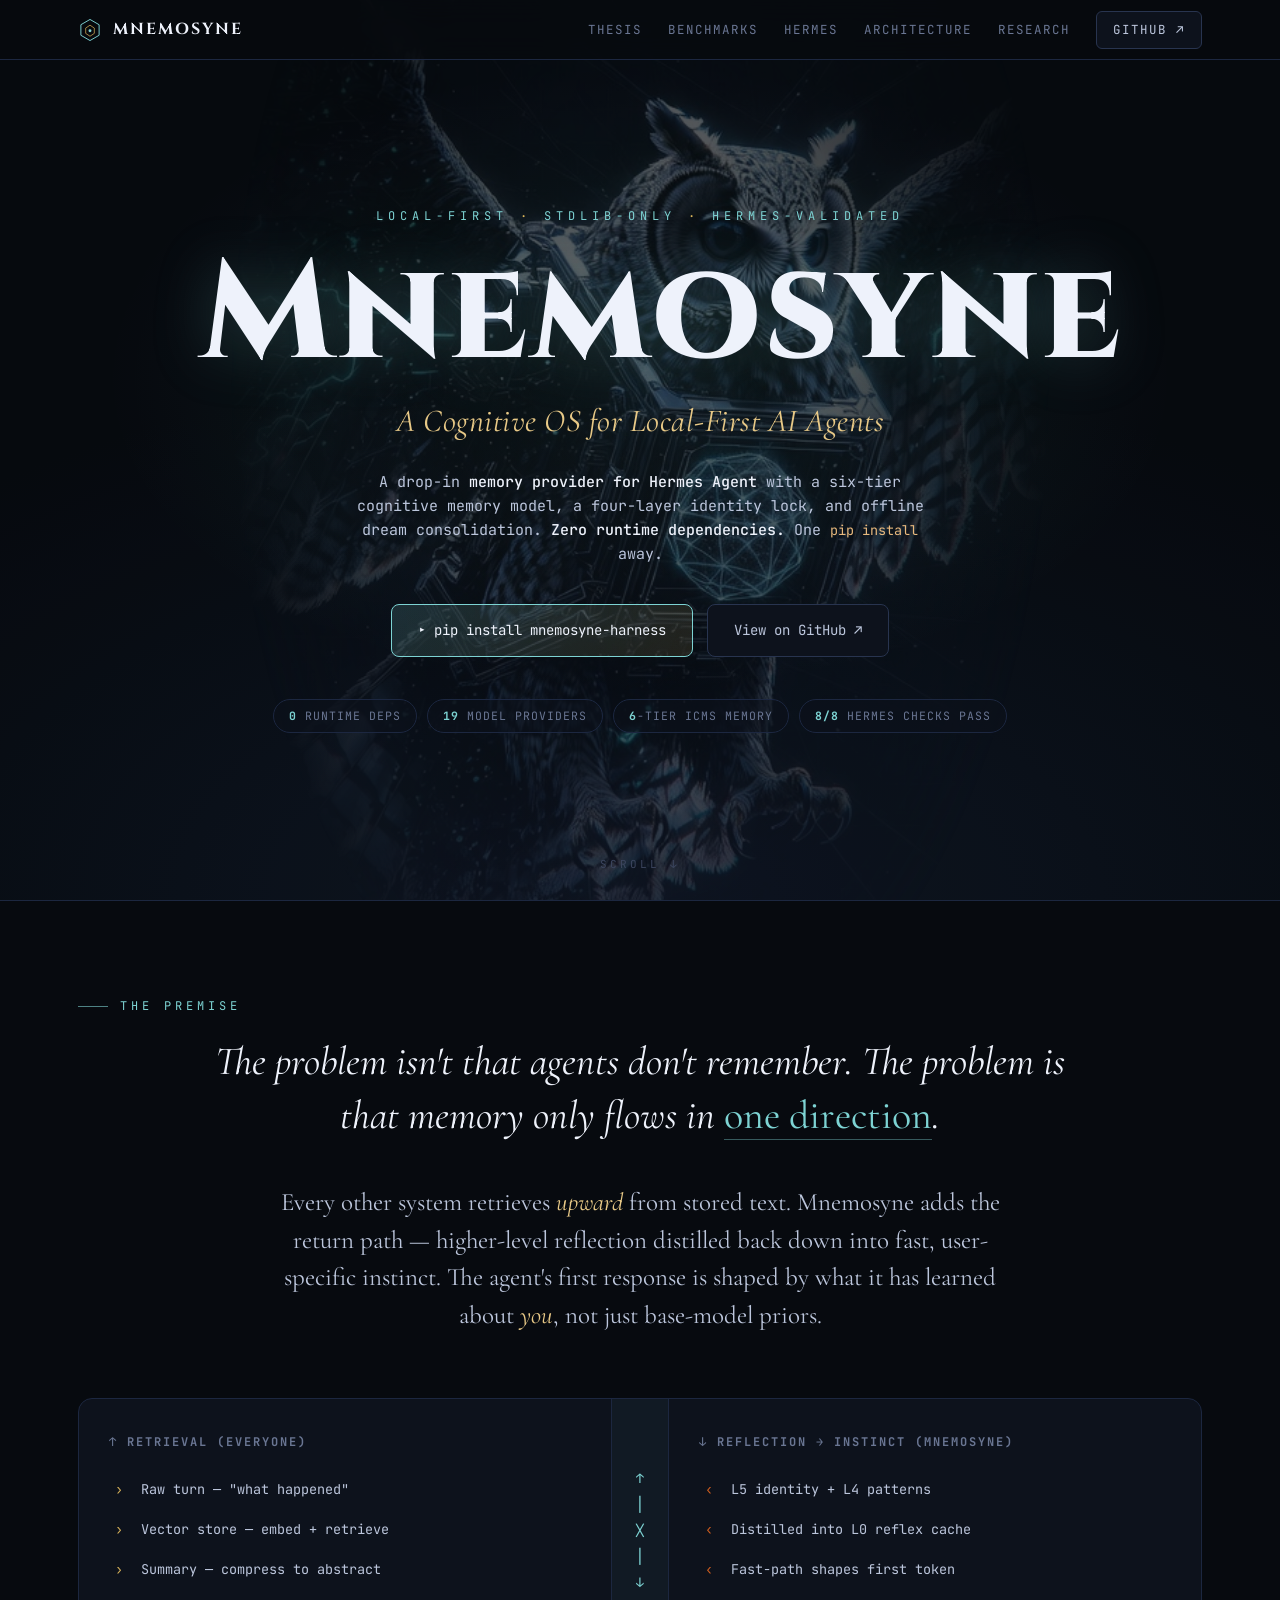
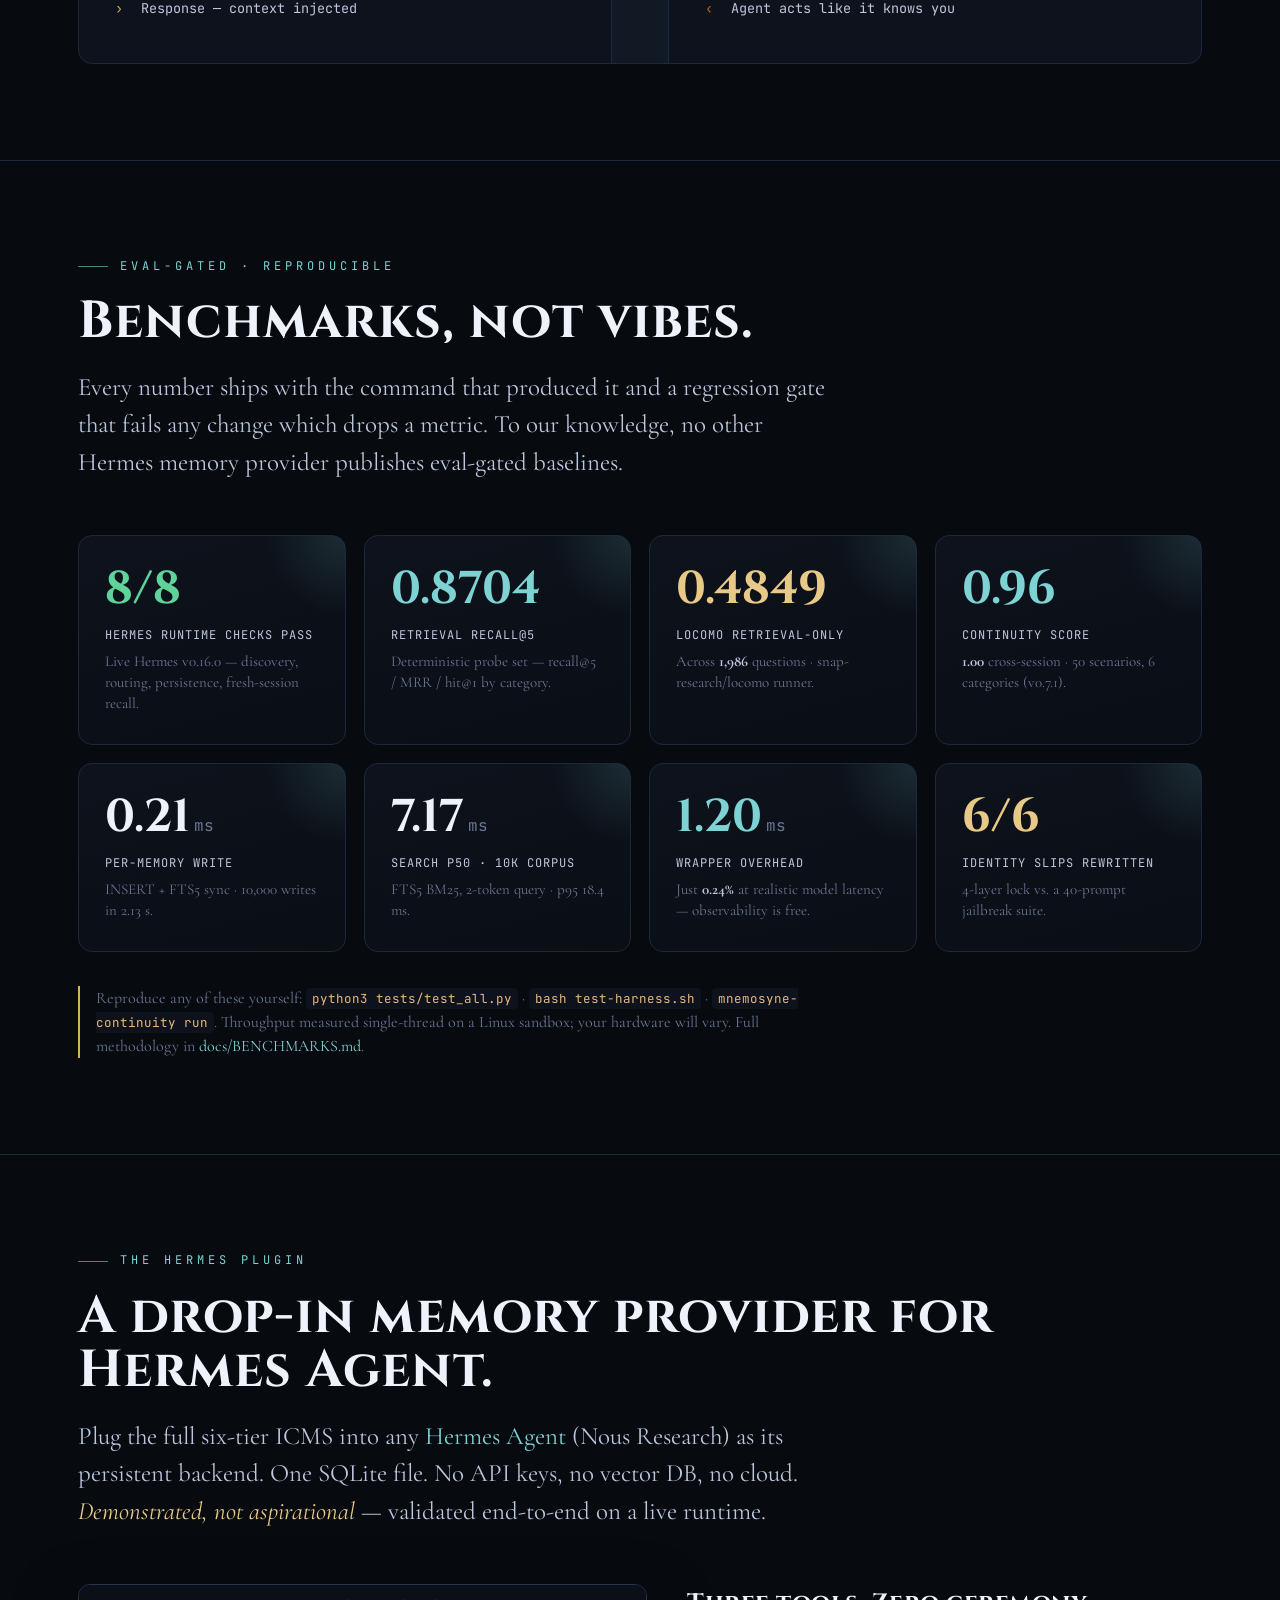
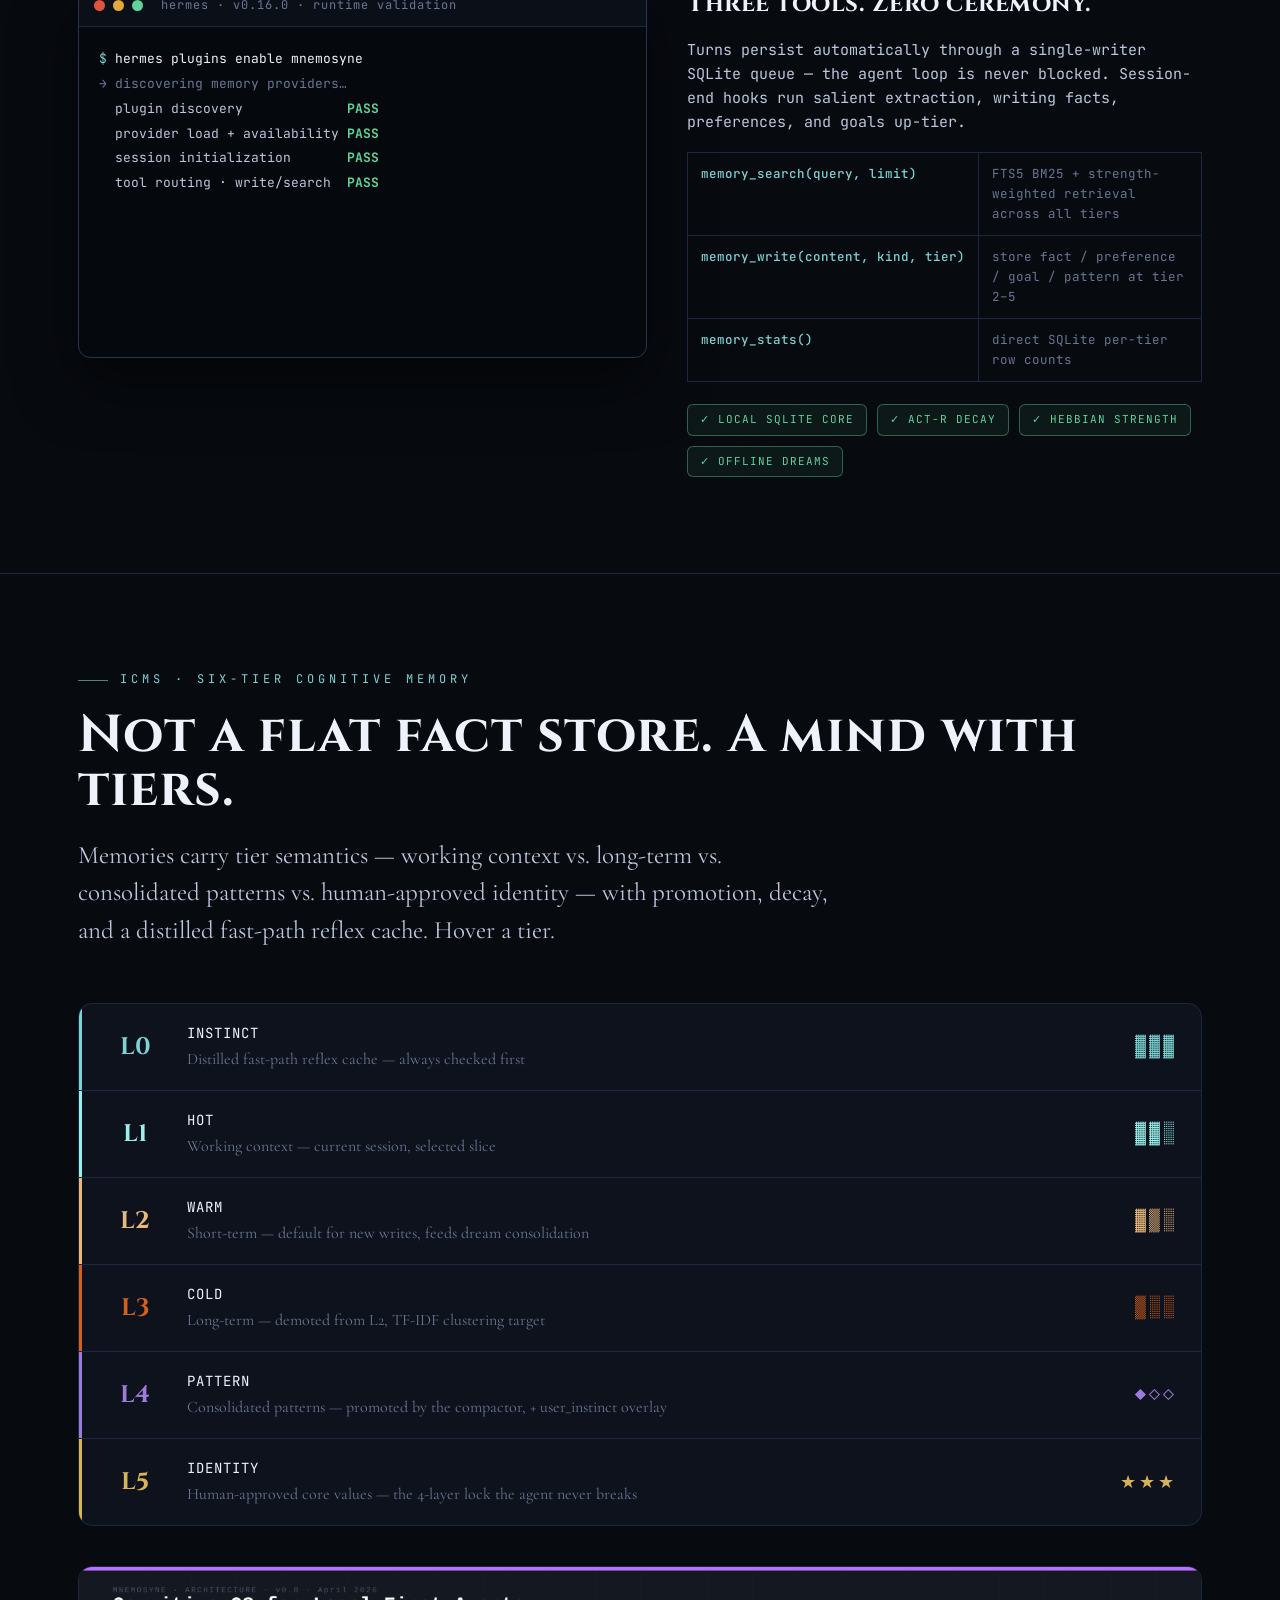
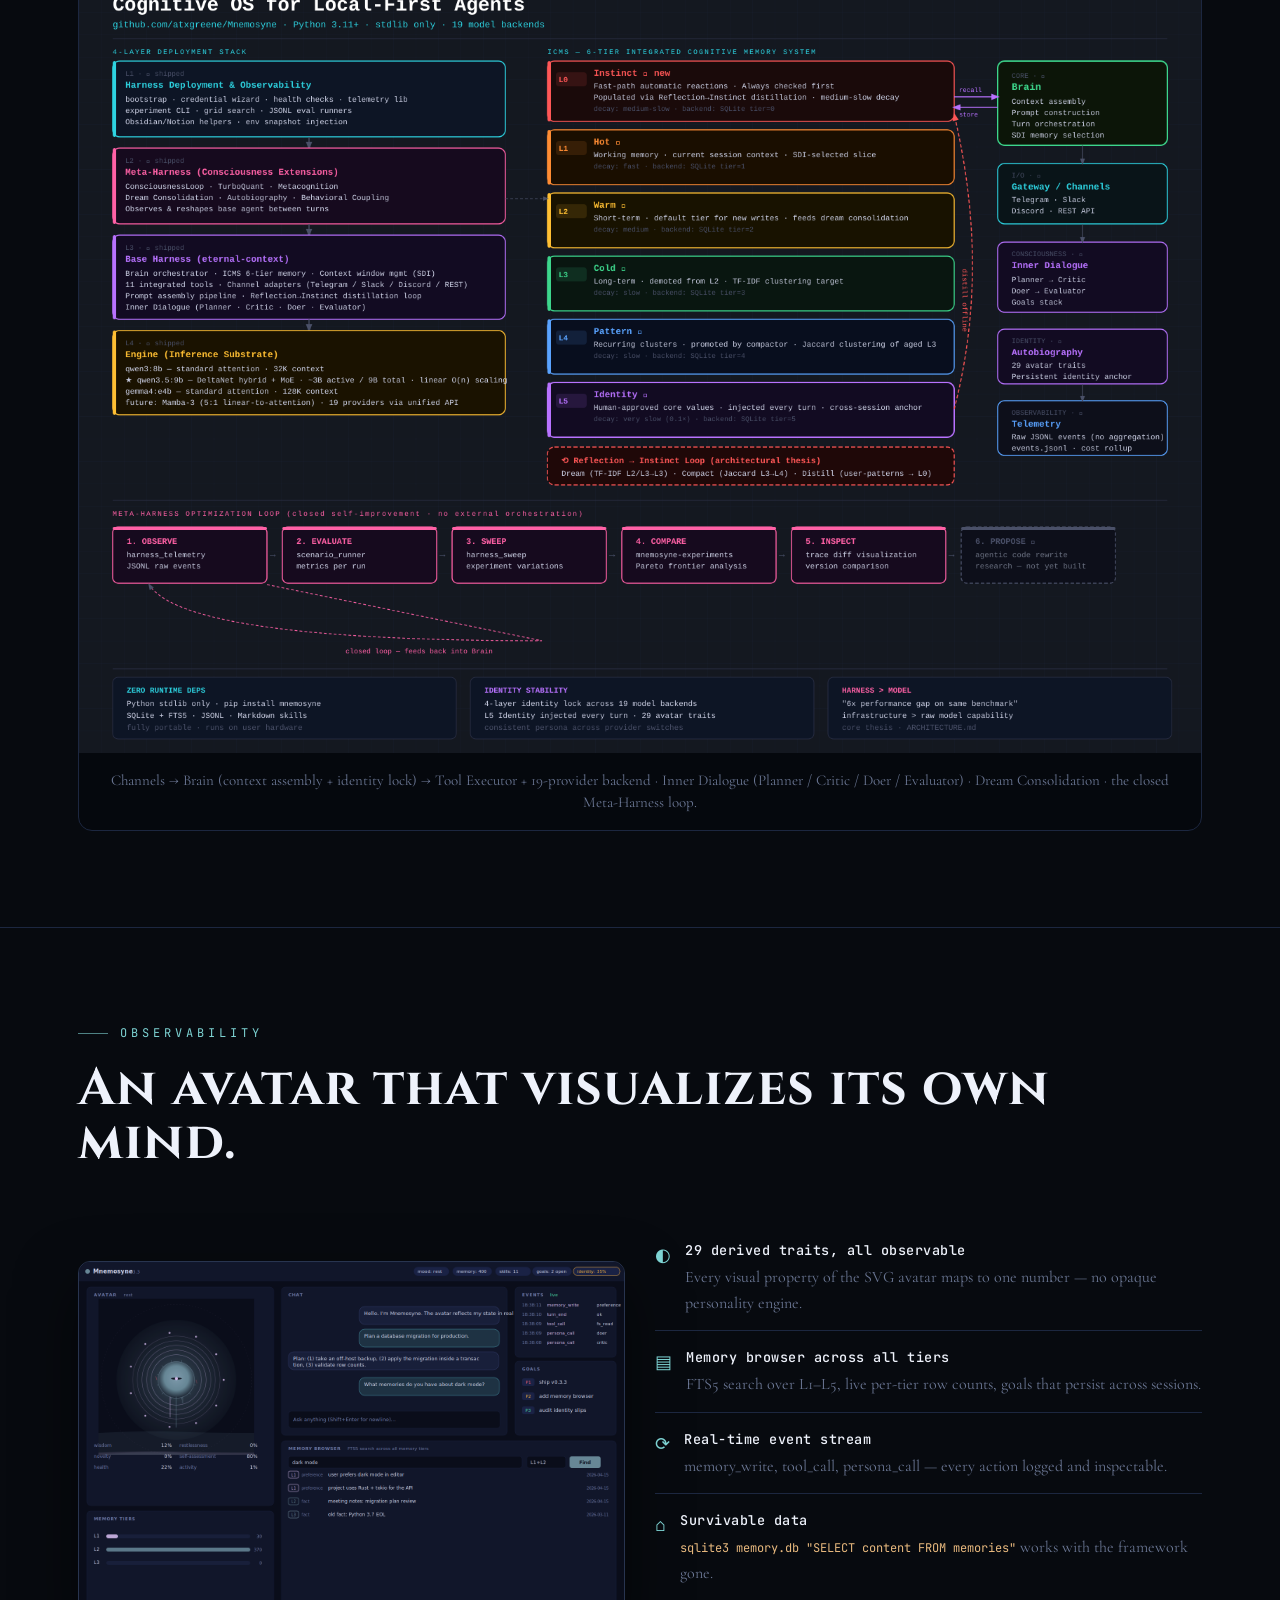
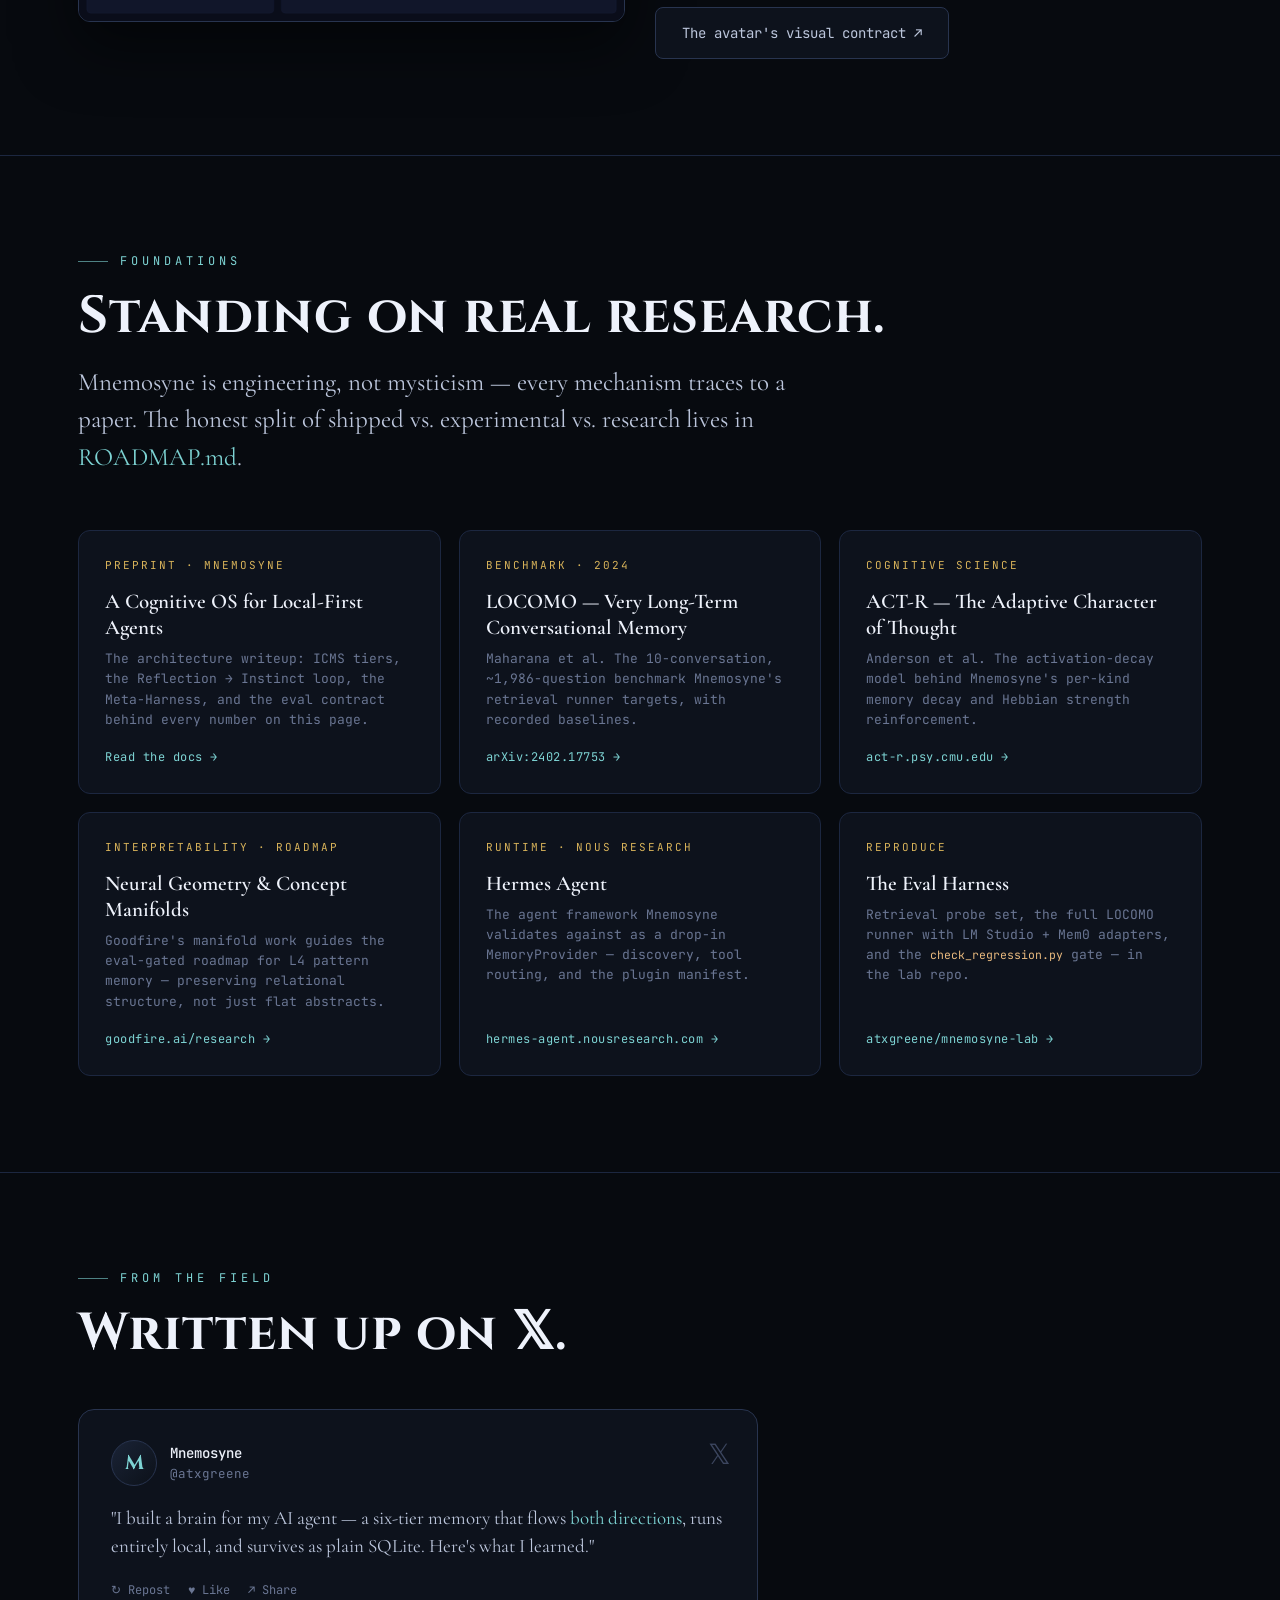
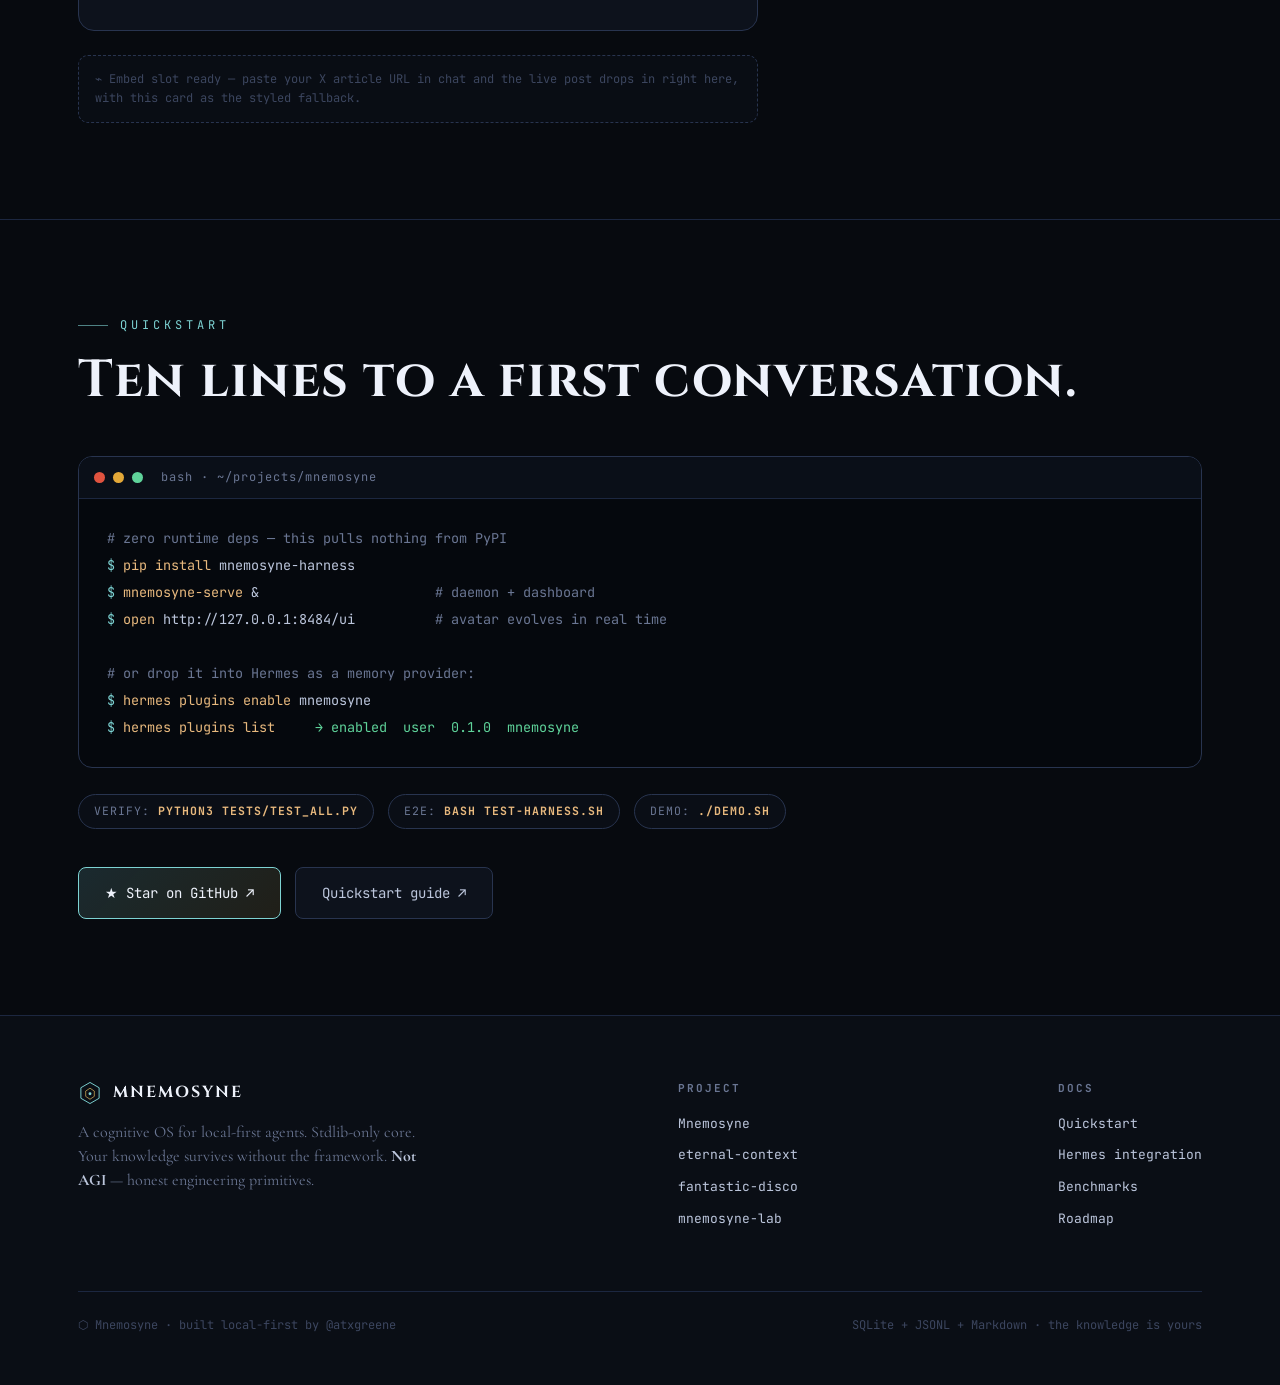
==== docs/index.html @ 30b2b496 "Add Mnemosyne GitHub Pages landing page (Hermes plugin showcase)" ====
<!DOCTYPE html>
<html lang="en">
<head>
<meta charset="UTF-8">
<meta name="viewport" content="width=device-width, initial-scale=1.0">
<title>Mnemosyne — Cognitive OS for Local-First AI Agents</title>
<meta name="description" content="A drop-in memory provider for Hermes Agent. Stdlib-only core, 6-tier ICMS memory, runtime-validated, eval-gated benchmarks. One pip install away.">
<meta property="og:title" content="Mnemosyne — Cognitive OS for Local-First AI Agents">
<meta property="og:description" content="Drop-in memory provider for Hermes Agent. Stdlib-only. 6-tier ICMS. Runtime-validated. Eval-gated benchmarks.">
<meta property="og:type" content="website">
<meta property="og:image" content="assets/Mnemosyne2.jpg">
<meta name="theme-color" content="#070a0f">
<meta name="twitter:card" content="summary_large_image">
<link rel="preconnect" href="https://fonts.googleapis.com">
<link rel="preconnect" href="https://fonts.gstatic.com" crossorigin>
<link href="https://fonts.googleapis.com/css2?family=Cinzel:wght@400;500;600;700;800;900&family=Cormorant+Garamond:ital,wght@0,400;0,500;0,600;1,400;1,500&family=JetBrains+Mono:wght@400;500;700&display=swap" rel="stylesheet">
<link rel="icon" type="image/svg+xml" href="data:image/svg+xml,<svg xmlns='http://www.w3.org/2000/svg' viewBox='0 0 100 100'><polygon points='50,6 88,28 88,72 50,94 12,72 12,28' fill='none' stroke='%237dd3d3' stroke-width='4'/><polygon points='50,30 68,42 68,64 50,76 32,64 32,42' fill='none' stroke='%23c9a84c' stroke-width='3'/><circle cx='50' cy='53' r='6' fill='%237dd3d3'/></svg>">
<style>
  *{margin:0;padding:0;box-sizing:border-box}
  :root{
    --bg:#070a0f; --bg2:#0a0e15; --surface:#0d121c; --surface2:#111826;
    --border:#1c2740; --border2:#28344f;
    --text:#bcc6dc; --dim:#6a7693; --faint:#3c465f;
    --bright:#eef2fb;
    --gold:#d8b35a; --gold-soft:#e8c987;
    --teal:#7dd3d3; --teal-bright:#9af0ec;
    --orange:#d4601f; --amber:#e8b97e;
    --violet:#9d7bd8; --green:#5fd39a;
    --serif:'Cormorant Garamond',Georgia,serif;
    --display:'Cinzel',serif;
    --mono:'JetBrains Mono','IBM Plex Mono',monospace;
    --maxw:1180px;
  }
  html{scroll-behavior:smooth}
  body{
    background:var(--bg); color:var(--text);
    font-family:var(--mono); font-size:15px; line-height:1.6;
    -webkit-font-smoothing:antialiased; overflow-x:hidden;
  }
  a{color:var(--teal); text-decoration:none}
  ::selection{background:rgba(125,211,211,.25); color:var(--bright)}
  .wrap{max-width:var(--maxw); margin:0 auto; padding:0 28px}

  /* ── NAV ─────────────────────────────────────────── */
  nav{
    position:fixed; top:0; left:0; right:0; z-index:100; height:60px;
    display:flex; align-items:center;
    background:rgba(7,10,15,.72); backdrop-filter:blur(14px);
    border-bottom:1px solid var(--border);
  }
  nav .wrap{display:flex; align-items:center; justify-content:space-between; width:100%}
  .brand{display:flex; align-items:center; gap:11px; font-family:var(--display); font-weight:700;
    letter-spacing:2px; color:var(--bright); font-size:16px}
  .brand .hex{width:24px;height:24px;display:inline-block}
  .navlinks{display:flex; gap:26px; align-items:center}
  .navlinks a{color:var(--dim); font-size:12.5px; letter-spacing:1px; text-transform:uppercase; transition:color .2s}
  .navlinks a:hover{color:var(--teal)}
  .nav-cta{border:1px solid var(--border2); padding:8px 16px; border-radius:6px; color:var(--text)!important;
    transition:.2s; background:var(--surface)}
  .nav-cta:hover{border-color:var(--teal); color:var(--teal)!important; box-shadow:0 0 18px rgba(125,211,211,.15)}
  @media(max-width:860px){.navlinks a:not(.nav-cta){display:none}}

  /* ── HERO ────────────────────────────────────────── */
  header.hero{position:relative; min-height:100vh; display:flex; flex-direction:column;
    align-items:center; justify-content:center; text-align:center; padding:120px 20px 80px; overflow:hidden}
  #glyphCanvas{position:absolute; inset:0; width:100%; height:100%; z-index:0; opacity:.55}
  .hero-bg{position:absolute; inset:0; z-index:0;
    background:
      radial-gradient(ellipse 60% 50% at 50% 42%, rgba(125,211,211,.10), transparent 70%),
      radial-gradient(ellipse 80% 60% at 50% 100%, rgba(20,28,46,.7), transparent),
      var(--bg);
  }
  .hero-owl{position:absolute; z-index:1; top:50%; left:50%; transform:translate(-50%,-50%);
    width:min(1100px,108vw); max-width:none; opacity:.30;
    -webkit-mask-image:radial-gradient(ellipse 52% 60% at 50% 46%, #000 30%, transparent 72%);
    mask-image:radial-gradient(ellipse 52% 60% at 50% 46%, #000 30%, transparent 72%);
    pointer-events:none; animation:floaty 9s ease-in-out infinite}
  @keyframes floaty{0%,100%{transform:translate(-50%,-51%)}50%{transform:translate(-50%,-49%)}}
  .hero-content{position:relative; z-index:3; max-width:880px}
  .kicker{font-family:var(--mono); font-size:12px; letter-spacing:5px; text-transform:uppercase;
    color:var(--teal); margin-bottom:22px; opacity:0; animation:rise .8s .1s forwards}
  .kicker .tick{color:var(--gold)}
  h1.title{font-family:var(--display); font-weight:800; color:var(--bright);
    font-size:clamp(56px,12vw,140px); line-height:.95; letter-spacing:2px;
    text-shadow:0 0 60px rgba(125,211,211,.25); opacity:0; animation:rise .9s .2s forwards}
  .tagline{font-family:var(--serif); font-style:italic; font-size:clamp(20px,3.4vw,32px);
    color:var(--gold-soft); margin-top:14px; letter-spacing:.5px; opacity:0; animation:rise .9s .35s forwards}
  .subtag{max-width:600px; margin:24px auto 0; color:var(--text); font-size:15px;
    opacity:0; animation:rise .9s .5s forwards}
  .subtag b{color:var(--bright); font-weight:500}
  .subtag code{font-family:var(--mono); color:var(--amber); font-size:13.5px}
  @keyframes rise{from{opacity:0; transform:translateY(22px)}to{opacity:1; transform:translateY(0)}}
  .hero-cta{display:flex; gap:14px; justify-content:center; flex-wrap:wrap; margin-top:38px;
    opacity:0; animation:rise .9s .65s forwards}
  .btn{font-family:var(--mono); font-size:14px; padding:14px 26px; border-radius:8px; cursor:pointer;
    border:1px solid var(--border2); transition:.22s; display:inline-flex; align-items:center; gap:10px}
  .btn-primary{background:linear-gradient(135deg,rgba(125,211,211,.16),rgba(216,179,90,.12));
    border-color:var(--teal); color:var(--bright)}
  .btn-primary:hover{box-shadow:0 0 28px rgba(125,211,211,.3); transform:translateY(-2px)}
  .btn-ghost{background:var(--surface); color:var(--text)}
  .btn-ghost:hover{border-color:var(--gold); color:var(--gold-soft); transform:translateY(-2px)}
  .hero-chips{display:flex; gap:10px; justify-content:center; flex-wrap:wrap; margin-top:42px;
    opacity:0; animation:rise .9s .8s forwards}
  .chip{font-size:11.5px; letter-spacing:1px; text-transform:uppercase; color:var(--dim);
    border:1px solid var(--border); border-radius:20px; padding:7px 15px; background:rgba(13,18,28,.6)}
  .chip b{color:var(--teal); font-weight:700}
  .scroll-hint{position:absolute; bottom:26px; left:50%; transform:translateX(-50%); z-index:3;
    color:var(--faint); font-size:11px; letter-spacing:3px; text-transform:uppercase; animation:pulse 2.4s infinite}
  @keyframes pulse{0%,100%{opacity:.4}50%{opacity:.9}}

  /* ── SECTION SCAFFOLD ────────────────────────────── */
  section{position:relative; padding:96px 0; border-top:1px solid var(--border)}
  .eyebrow{font-family:var(--mono); font-size:12px; letter-spacing:4px; text-transform:uppercase;
    color:var(--teal); display:flex; align-items:center; gap:12px; margin-bottom:18px}
  .eyebrow::before{content:''; width:30px; height:1px; background:var(--teal); opacity:.6}
  h2{font-family:var(--display); font-weight:700; color:var(--bright);
    font-size:clamp(30px,5vw,52px); line-height:1.05; letter-spacing:1px; margin-bottom:20px}
  .lede{font-family:var(--serif); font-size:clamp(19px,2.6vw,25px); color:var(--text);
    max-width:760px; line-height:1.5}
  .lede em{color:var(--gold-soft); font-style:italic}
  .lede code{font-family:var(--mono); font-size:14px; color:var(--amber)}

  /* ── THESIS / FLOW ───────────────────────────────── */
  .thesis-quote{font-family:var(--serif); font-style:italic; font-size:clamp(24px,4vw,40px);
    color:var(--bright); line-height:1.35; max-width:880px; margin:0 auto; text-align:center}
  .thesis-quote .hl{color:var(--teal); font-style:normal; border-bottom:1px solid rgba(125,211,211,.4)}
  .flow{display:grid; grid-template-columns:1fr auto 1fr; gap:0; align-items:center; margin-top:64px;
    border:1px solid var(--border); border-radius:14px; overflow:hidden; background:var(--surface)}
  .flow-col{padding:34px 30px}
  .flow-col h4{font-family:var(--mono); font-size:12px; letter-spacing:2px; text-transform:uppercase;
    color:var(--dim); margin-bottom:18px}
  .flow-mid{border-left:1px solid var(--border); border-right:1px solid var(--border);
    align-self:stretch; display:flex; align-items:center; justify-content:center; padding:0 24px;
    background:rgba(125,211,211,.04)}
  .flow-arrows{font-family:var(--mono); font-size:13px; color:var(--teal); text-align:center; line-height:2}
  .flow-step{display:flex; align-items:center; gap:12px; padding:9px 0; color:var(--text); font-size:13.5px}
  .flow-step .g{font-family:var(--mono); color:var(--gold); width:20px; text-align:center}
  .flow-col.down .flow-step .g{color:var(--orange)}
  @media(max-width:760px){.flow{grid-template-columns:1fr}.flow-mid{border:none; border-top:1px solid var(--border); border-bottom:1px solid var(--border); padding:18px}.flow-arrows{transform:rotate(90deg)}}

  /* ── BENCHMARKS ──────────────────────────────────── */
  .bench-grid{display:grid; grid-template-columns:repeat(auto-fit,minmax(230px,1fr)); gap:18px; margin-top:54px}
  .stat{position:relative; border:1px solid var(--border); border-radius:14px; padding:30px 26px;
    background:linear-gradient(165deg,var(--surface),var(--bg2)); overflow:hidden; transition:.3s}
  .stat:hover{border-color:var(--border2); transform:translateY(-3px); box-shadow:0 14px 40px rgba(0,0,0,.4)}
  .stat::after{content:''; position:absolute; top:0; right:0; width:80px; height:80px;
    background:radial-gradient(circle at top right,rgba(125,211,211,.14),transparent 70%)}
  .stat .num{font-family:var(--display); font-weight:700; font-size:46px; color:var(--bright); line-height:1; display:inline}
  .stat .num.teal{color:var(--teal)} .stat .num.gold{color:var(--gold-soft)} .stat .num.green{color:var(--green)}
  .stat .unit{font-family:var(--mono); font-size:16px; color:var(--dim); margin-left:4px}
  .stat .label{font-family:var(--mono); font-size:12px; letter-spacing:1px; text-transform:uppercase;
    color:var(--text); margin-top:14px}
  .stat .sub{color:var(--dim); margin-top:6px; font-family:var(--serif); font-size:15px; line-height:1.4}
  .stat .sub b{color:var(--text)}
  .bench-note{margin-top:34px; color:var(--dim); border-left:2px solid var(--gold);
    padding-left:16px; font-family:var(--serif); font-size:16px; max-width:760px; line-height:1.5}
  .bench-note code{font-family:var(--mono); font-size:12.5px; color:var(--amber); background:var(--surface);
    padding:2px 6px; border-radius:4px}

  /* ── HERMES ──────────────────────────────────────── */
  .hermes-grid{display:grid; grid-template-columns:1.05fr .95fr; gap:40px; margin-top:54px; align-items:start}
  @media(max-width:880px){.hermes-grid{grid-template-columns:1fr}}
  .terminal{background:#05080d; border:1px solid var(--border2); border-radius:12px; overflow:hidden;
    box-shadow:0 24px 60px rgba(0,0,0,.5); font-family:var(--mono)}
  .term-bar{display:flex; align-items:center; gap:8px; padding:11px 15px; background:#0a0f18;
    border-bottom:1px solid var(--border)}
  .term-bar .dot{width:11px; height:11px; border-radius:50%}
  .dot.r{background:#e0533f} .dot.y{background:#e3a838} .dot.g{background:#5fd39a}
  .term-bar .ttl{margin-left:10px; font-size:12px; color:var(--dim); letter-spacing:1px}
  .term-body{padding:20px 20px 24px; font-size:13px; line-height:1.9; min-height:330px}
  .term-line{white-space:pre-wrap; opacity:0; transition:opacity .25s}
  .term-line.show{opacity:1}
  .term-cmd{color:var(--bright)} .term-cmd .pr{color:var(--teal)}
  .term-check{color:var(--text)} .term-pass{color:var(--green); font-weight:700}
  .term-dim{color:var(--dim)}
  .hermes-copy h3{font-family:var(--display); color:var(--bright); font-size:25px; margin-bottom:14px; letter-spacing:.5px}
  .hermes-copy p{margin-bottom:18px}
  .tool-table{width:100%; border-collapse:collapse; margin-top:10px; font-size:12.5px}
  .tool-table td{border:1px solid var(--border); padding:11px 13px; vertical-align:top}
  .tool-table td:first-child{color:var(--teal); font-weight:500; white-space:nowrap; width:38%}
  .tool-table td:last-child{color:var(--dim)}
  .badge-row{display:flex; gap:10px; flex-wrap:wrap; margin-top:22px}
  .vbadge{font-size:11px; letter-spacing:1px; text-transform:uppercase; color:var(--green);
    border:1px solid rgba(95,211,154,.4); border-radius:6px; padding:6px 12px; background:rgba(95,211,154,.07)}

  /* ── ARCHITECTURE / TIERS ────────────────────────── */
  .tiers{margin-top:54px; border:1px solid var(--border); border-radius:14px; overflow:hidden; background:var(--surface)}
  .tier{display:grid; grid-template-columns:64px 1fr auto; align-items:center; gap:20px;
    padding:18px 24px; border-bottom:1px solid var(--border); position:relative; transition:.25s}
  .tier:last-child{border-bottom:none}
  .tier:hover{background:rgba(125,211,211,.04)}
  .tier .tid{font-family:var(--display); font-weight:700; font-size:24px; text-align:center}
  .tier .tname{font-family:var(--mono); font-size:14px; color:var(--bright); letter-spacing:1px}
  .tier .tdesc{font-family:var(--serif); font-size:16px; color:var(--dim); margin-top:2px}
  .tier .tflow{font-family:var(--mono); font-size:18px; letter-spacing:3px}
  .tier .bar{position:absolute; left:0; top:0; bottom:0; width:3px}
  .arch-img{margin-top:40px; border:1px solid var(--border); border-radius:14px; overflow:hidden; background:#05080d}
  .arch-img img{width:100%; display:block}
  .arch-cap{font-family:var(--serif); font-size:15px; color:var(--dim); text-align:center; padding:16px; line-height:1.5}

  /* ── DASHBOARD ───────────────────────────────────── */
  .dash-grid{display:grid; grid-template-columns:1fr 1fr; gap:30px; margin-top:54px; align-items:center}
  @media(max-width:880px){.dash-grid{grid-template-columns:1fr}}
  .dash-shot{border:1px solid var(--border2); border-radius:12px; overflow:hidden;
    box-shadow:0 24px 60px rgba(0,0,0,.5)}
  .dash-shot img{width:100%; display:block}
  .feat-list{list-style:none}
  .feat-list li{display:flex; gap:14px; padding:14px 0; border-bottom:1px solid var(--border)}
  .feat-list li:last-child{border:none}
  .feat-list .fi{font-family:var(--mono); color:var(--teal); font-size:18px}
  .feat-list b{color:var(--bright); font-weight:500; font-family:var(--mono); font-size:13.5px; letter-spacing:.5px}
  .feat-list span{display:block; color:var(--dim); font-family:var(--serif); font-size:16px; margin-top:3px}
  .feat-list code{font-family:var(--mono); font-size:12px; color:var(--amber)}

  /* ── RESEARCH ────────────────────────────────────── */
  .papers{display:grid; grid-template-columns:repeat(auto-fit,minmax(280px,1fr)); gap:18px; margin-top:54px}
  .paper{border:1px solid var(--border); border-radius:12px; padding:26px; background:var(--surface);
    transition:.25s; display:flex; flex-direction:column}
  .paper:hover{border-color:var(--teal); transform:translateY(-3px); box-shadow:0 14px 40px rgba(0,0,0,.4)}
  .paper .ptag{font-family:var(--mono); font-size:11px; letter-spacing:2px; text-transform:uppercase;
    color:var(--gold); margin-bottom:14px}
  .paper h4{font-family:var(--serif); font-weight:600; font-size:21px; color:var(--bright); line-height:1.25; margin-bottom:8px}
  .paper p{font-size:13px; color:var(--dim); flex:1; line-height:1.55}
  .paper p code{font-family:var(--mono); font-size:11.5px; color:var(--amber)}
  .paper .plink{font-family:var(--mono); font-size:12px; margin-top:18px; color:var(--teal); letter-spacing:.5px}
  .paper .plink::after{content:' →'}

  /* ── X ARTICLE ───────────────────────────────────── */
  .x-wrap{margin-top:48px; display:grid; grid-template-columns:1fr; gap:24px; max-width:680px}
  .x-card{border:1px solid var(--border2); border-radius:16px; padding:30px 32px; background:var(--surface);
    position:relative; overflow:hidden}
  .x-card::before{content:'𝕏'; position:absolute; top:22px; right:26px; font-size:28px; color:var(--faint)}
  .x-head{display:flex; align-items:center; gap:13px; margin-bottom:18px}
  .x-av{width:46px; height:46px; border-radius:50%; background:linear-gradient(135deg,#1a2336,#0c1119);
    border:1px solid var(--border2); display:flex; align-items:center; justify-content:center;
    font-family:var(--display); color:var(--teal); font-size:20px; font-weight:700}
  .x-name{font-family:var(--mono); color:var(--bright); font-size:14px; font-weight:500}
  .x-handle{font-family:var(--mono); color:var(--dim); font-size:12.5px}
  .x-body{font-family:var(--serif); font-size:19px; line-height:1.5; color:var(--text)}
  .x-body .hl{color:var(--teal)}
  .x-foot{margin-top:20px; font-family:var(--mono); font-size:12px; color:var(--dim); display:flex; gap:18px}
  .x-slot-note{font-family:var(--mono); font-size:12px; color:var(--faint); border:1px dashed var(--border2);
    border-radius:10px; padding:14px 16px; background:rgba(13,18,28,.4)}

  /* ── INSTALL ─────────────────────────────────────── */
  .install-box{margin-top:48px; border:1px solid var(--border2); border-radius:14px; overflow:hidden; background:#05080d}
  .install-box .term-bar{background:#0a0f18}
  .code{padding:26px 28px; font-family:var(--mono); font-size:13.5px; line-height:2; overflow-x:auto; white-space:pre}
  .code .c{color:var(--dim)} .code .p{color:var(--teal)} .code .k{color:var(--amber)} .code .o{color:var(--green)}
  .verify-row{display:flex; gap:14px; flex-wrap:wrap; margin-top:26px}
  .verify-row .chip{border-color:var(--border2)}
  .verify-row .chip b{color:var(--amber)}

  /* ── FOOTER ──────────────────────────────────────── */
  footer{border-top:1px solid var(--border); padding:64px 0 50px; background:var(--bg2)}
  .foot-grid{display:flex; justify-content:space-between; gap:40px; flex-wrap:wrap}
  .foot-brand{max-width:340px}
  .foot-brand .brand{margin-bottom:14px}
  .foot-brand p{font-family:var(--serif); font-size:16px; color:var(--dim); line-height:1.5}
  .foot-brand p b{color:var(--text)}
  .foot-col h5{font-family:var(--mono); font-size:11px; letter-spacing:2px; text-transform:uppercase;
    color:var(--dim); margin-bottom:16px}
  .foot-col a{display:block; color:var(--text); font-size:13px; margin-bottom:11px; transition:.2s}
  .foot-col a:hover{color:var(--teal)}
  .foot-bottom{margin-top:50px; padding-top:24px; border-top:1px solid var(--border);
    display:flex; justify-content:space-between; flex-wrap:wrap; gap:14px;
    font-size:12px; color:var(--faint); font-family:var(--mono)}
  .reveal{opacity:0; transform:translateY(28px); transition:opacity .7s ease, transform .7s ease}
  .reveal.in{opacity:1; transform:none}
</style>
</head>
<body>

<!-- ───────────────── NAV ───────────────── -->
<nav>
  <div class="wrap">
    <div class="brand">
      <svg class="hex" viewBox="0 0 100 100"><polygon points="50,6 88,28 88,72 50,94 12,72 12,28" fill="none" stroke="#7dd3d3" stroke-width="4"/><polygon points="50,30 68,42 68,64 50,76 32,64 32,42" fill="none" stroke="#d8b35a" stroke-width="3"/><circle cx="50" cy="53" r="6" fill="#7dd3d3"/></svg>
      MNEMOSYNE
    </div>
    <div class="navlinks">
      <a href="#thesis">Thesis</a>
      <a href="#benchmarks">Benchmarks</a>
      <a href="#hermes">Hermes</a>
      <a href="#architecture">Architecture</a>
      <a href="#research">Research</a>
      <a class="nav-cta" href="https://github.com/atxgreene/Mnemosyne" target="_blank" rel="noopener">GitHub ↗</a>
    </div>
  </div>
</nav>

<!-- ───────────────── HERO ───────────────── -->
<header class="hero">
  <div class="hero-bg"></div>
  <canvas id="glyphCanvas"></canvas>
  <img class="hero-owl" src="assets/Mnemosyne.jpg" alt="">
  <div class="hero-content">
    <div class="kicker">Local-First <span class="tick">·</span> Stdlib-Only <span class="tick">·</span> Hermes-Validated</div>
    <h1 class="title">Mnemosyne</h1>
    <div class="tagline">A Cognitive OS for Local-First AI Agents</div>
    <p class="subtag">A drop-in <b>memory provider for Hermes Agent</b> with a six-tier cognitive memory model, a four-layer identity lock, and offline dream consolidation. <b>Zero runtime dependencies.</b> One <code>pip install</code> away.</p>
    <div class="hero-cta">
      <a class="btn btn-primary" href="#install">▸ pip install mnemosyne-harness</a>
      <a class="btn btn-ghost" href="https://github.com/atxgreene/Mnemosyne" target="_blank" rel="noopener">View on GitHub ↗</a>
    </div>
    <div class="hero-chips">
      <span class="chip"><b>0</b> runtime deps</span>
      <span class="chip"><b>19</b> model providers</span>
      <span class="chip"><b>6</b>-tier ICMS memory</span>
      <span class="chip"><b>8/8</b> Hermes checks PASS</span>
    </div>
  </div>
  <div class="scroll-hint">scroll ↓</div>
</header>

<!-- ───────────────── THESIS ───────────────── -->
<section id="thesis">
  <div class="wrap reveal">
    <div class="eyebrow">The Premise</div>
    <p class="thesis-quote">The problem isn't that agents don't remember. The problem is that memory only flows in <span class="hl">one direction</span>.</p>
    <p class="lede" style="margin:42px auto 0; text-align:center">Every other system retrieves <em>upward</em> from stored text. Mnemosyne adds the return path — higher-level reflection distilled back down into fast, user-specific instinct. The agent's first response is shaped by what it has learned about <em>you</em>, not just base-model priors.</p>

    <div class="flow">
      <div class="flow-col up">
        <h4>↑ Retrieval (everyone)</h4>
        <div class="flow-step"><span class="g">›</span> Raw turn — "what happened"</div>
        <div class="flow-step"><span class="g">›</span> Vector store — embed + retrieve</div>
        <div class="flow-step"><span class="g">›</span> Summary — compress to abstract</div>
        <div class="flow-step"><span class="g">›</span> Response — context injected</div>
      </div>
      <div class="flow-mid">
        <div class="flow-arrows">↑<br>│<br>╳<br>│<br>↓</div>
      </div>
      <div class="flow-col down">
        <h4>↓ Reflection → Instinct (Mnemosyne)</h4>
        <div class="flow-step"><span class="g">‹</span> L5 identity + L4 patterns</div>
        <div class="flow-step"><span class="g">‹</span> Distilled into L0 reflex cache</div>
        <div class="flow-step"><span class="g">‹</span> Fast-path shapes first token</div>
        <div class="flow-step"><span class="g">‹</span> Agent acts like it knows you</div>
      </div>
    </div>
  </div>
</section>

<!-- ───────────────── BENCHMARKS ───────────────── -->
<section id="benchmarks">
  <div class="wrap reveal">
    <div class="eyebrow">Eval-Gated · Reproducible</div>
    <h2>Benchmarks, not vibes.</h2>
    <p class="lede">Every number ships with the command that produced it and a regression gate that fails any change which drops a metric. To our knowledge, no other Hermes memory provider publishes eval-gated baselines.</p>

    <div class="bench-grid">
      <div class="stat">
        <span class="num green" data-count="8" data-suffix="/8">0/8</span>
        <div class="label">Hermes runtime checks PASS</div>
        <div class="sub">Live Hermes v0.16.0 — discovery, routing, persistence, fresh-session recall.</div>
      </div>
      <div class="stat">
        <span class="num teal" data-count="0.8704" data-dec="4">0.0000</span>
        <div class="label">Retrieval recall@5</div>
        <div class="sub">Deterministic probe set — recall@5 / MRR / hit@1 by category.</div>
      </div>
      <div class="stat">
        <span class="num gold" data-count="0.4849" data-dec="4">0.0000</span>
        <div class="label">LOCOMO retrieval-only</div>
        <div class="sub">Across <b>1,986</b> questions · snap-research/locomo runner.</div>
      </div>
      <div class="stat">
        <span class="num teal" data-count="0.96" data-dec="2">0.00</span>
        <div class="label">Continuity score</div>
        <div class="sub"><b>1.00</b> cross-session · 50 scenarios, 6 categories (v0.7.1).</div>
      </div>
      <div class="stat">
        <span class="num" data-count="0.21" data-dec="2">0.00</span><span class="unit">ms</span>
        <div class="label">Per-memory write</div>
        <div class="sub">INSERT + FTS5 sync · 10,000 writes in 2.13 s.</div>
      </div>
      <div class="stat">
        <span class="num" data-count="7.17" data-dec="2">0.00</span><span class="unit">ms</span>
        <div class="label">Search p50 · 10K corpus</div>
        <div class="sub">FTS5 BM25, 2-token query · p95 18.4 ms.</div>
      </div>
      <div class="stat">
        <span class="num teal" data-count="1.20" data-dec="2">0.00</span><span class="unit">ms</span>
        <div class="label">Wrapper overhead</div>
        <div class="sub">Just <b>0.24%</b> at realistic model latency — observability is free.</div>
      </div>
      <div class="stat">
        <span class="num gold" data-count="6" data-suffix="/6">0/6</span>
        <div class="label">Identity slips rewritten</div>
        <div class="sub">4-layer lock vs. a 40-prompt jailbreak suite.</div>
      </div>
    </div>

    <p class="bench-note">Reproduce any of these yourself: <code>python3 tests/test_all.py</code> · <code>bash test-harness.sh</code> · <code>mnemosyne-continuity run</code>. Throughput measured single-thread on a Linux sandbox; your hardware will vary. Full methodology in <a href="https://github.com/atxgreene/Mnemosyne/blob/main/docs/BENCHMARKS.md" target="_blank" rel="noopener">docs/BENCHMARKS.md</a>.</p>
  </div>
</section>

<!-- ───────────────── HERMES ───────────────── -->
<section id="hermes">
  <div class="wrap reveal">
    <div class="eyebrow">The Hermes Plugin</div>
    <h2>A drop-in memory provider for Hermes Agent.</h2>
    <p class="lede">Plug the full six-tier ICMS into any <a href="https://hermes-agent.nousresearch.com" target="_blank" rel="noopener">Hermes Agent</a> (Nous Research) as its persistent backend. One SQLite file. No API keys, no vector DB, no cloud. <em>Demonstrated, not aspirational</em> — validated end-to-end on a live runtime.</p>

    <div class="hermes-grid">
      <div class="terminal" id="hermesTerm">
        <div class="term-bar"><span class="dot r"></span><span class="dot y"></span><span class="dot g"></span><span class="ttl">hermes · v0.16.0 · runtime validation</span></div>
        <div class="term-body" id="termBody"></div>
      </div>
      <div class="hermes-copy">
        <h3>Three tools. Zero ceremony.</h3>
        <p>Turns persist automatically through a single-writer SQLite queue — the agent loop is never blocked. Session-end hooks run salient extraction, writing facts, preferences, and goals up-tier.</p>
        <table class="tool-table">
          <tr><td>memory_search(query, limit)</td><td>FTS5 BM25 + strength-weighted retrieval across all tiers</td></tr>
          <tr><td>memory_write(content, kind, tier)</td><td>store fact / preference / goal / pattern at tier 2–5</td></tr>
          <tr><td>memory_stats()</td><td>direct SQLite per-tier row counts</td></tr>
        </table>
        <div class="badge-row">
          <span class="vbadge">✓ Local SQLite core</span>
          <span class="vbadge">✓ ACT-R decay</span>
          <span class="vbadge">✓ Hebbian strength</span>
          <span class="vbadge">✓ Offline dreams</span>
        </div>
      </div>
    </div>
  </div>
</section>

<!-- ───────────────── ARCHITECTURE ───────────────── -->
<section id="architecture">
  <div class="wrap reveal">
    <div class="eyebrow">ICMS · Six-Tier Cognitive Memory</div>
    <h2>Not a flat fact store. A mind with tiers.</h2>
    <p class="lede">Memories carry tier semantics — working context vs. long-term vs. consolidated patterns vs. human-approved identity — with promotion, decay, and a distilled fast-path reflex cache. Hover a tier.</p>

    <div class="tiers">
      <div class="tier"><span class="bar" style="background:#7dd3d3"></span><span class="tid" style="color:#7dd3d3">L0</span><div><div class="tname">INSTINCT</div><div class="tdesc">Distilled fast-path reflex cache — always checked first</div></div><span class="tflow" style="color:#7dd3d3">▓▓▓</span></div>
      <div class="tier"><span class="bar" style="background:#9af0ec"></span><span class="tid" style="color:#9af0ec">L1</span><div><div class="tname">HOT</div><div class="tdesc">Working context — current session, selected slice</div></div><span class="tflow" style="color:#9af0ec">▓▓░</span></div>
      <div class="tier"><span class="bar" style="background:#e8b97e"></span><span class="tid" style="color:#e8b97e">L2</span><div><div class="tname">WARM</div><div class="tdesc">Short-term — default for new writes, feeds dream consolidation</div></div><span class="tflow" style="color:#e8b97e">▓▒░</span></div>
      <div class="tier"><span class="bar" style="background:#d4601f"></span><span class="tid" style="color:#d4601f">L3</span><div><div class="tname">COLD</div><div class="tdesc">Long-term — demoted from L2, TF-IDF clustering target</div></div><span class="tflow" style="color:#d4601f">▒░░</span></div>
      <div class="tier"><span class="bar" style="background:#9d7bd8"></span><span class="tid" style="color:#9d7bd8">L4</span><div><div class="tname">PATTERN</div><div class="tdesc">Consolidated patterns — promoted by the compactor, + user_instinct overlay</div></div><span class="tflow" style="color:#9d7bd8">◆◇◇</span></div>
      <div class="tier"><span class="bar" style="background:#d8b35a"></span><span class="tid" style="color:#d8b35a">L5</span><div><div class="tname">IDENTITY</div><div class="tdesc">Human-approved core values — the 4-layer lock the agent never breaks</div></div><span class="tflow" style="color:#d8b35a">★★★</span></div>
    </div>

    <div class="arch-img">
      <img src="assets/mnemosyne-arch.PNG" alt="Mnemosyne system architecture: Channels to Brain to Tool Executor, six-tier ICMS, inner dialogue, dream consolidation, and the Meta-Harness self-improvement loop">
      <div class="arch-cap">Channels → Brain (context assembly + identity lock) → Tool Executor + 19-provider backend · Inner Dialogue (Planner / Critic / Doer / Evaluator) · Dream Consolidation · the closed Meta-Harness loop.</div>
    </div>
  </div>
</section>

<!-- ───────────────── DASHBOARD ───────────────── -->
<section id="dashboard">
  <div class="wrap reveal">
    <div class="eyebrow">Observability</div>
    <h2>An avatar that visualizes its own mind.</h2>
    <div class="dash-grid">
      <div class="dash-shot"><img src="assets/dashboard.png" alt="Mnemosyne live dashboard — avatar, chat, event stream, goals, and a memory browser across all tiers"></div>
      <div>
        <ul class="feat-list">
          <li><span class="fi">◐</span><div><b>29 derived traits, all observable</b><span>Every visual property of the SVG avatar maps to one number — no opaque personality engine.</span></div></li>
          <li><span class="fi">▤</span><div><b>Memory browser across all tiers</b><span>FTS5 search over L1–L5, live per-tier row counts, goals that persist across sessions.</span></div></li>
          <li><span class="fi">⟳</span><div><b>Real-time event stream</b><span>memory_write, tool_call, persona_call — every action logged and inspectable.</span></div></li>
          <li><span class="fi">⌂</span><div><b>Survivable data</b><span><code>sqlite3 memory.db "SELECT content FROM memories"</code> works with the framework gone.</span></div></li>
        </ul>
        <a class="btn btn-ghost" href="https://github.com/atxgreene/Mnemosyne/blob/main/docs/UI.md" target="_blank" rel="noopener" style="margin-top:6px">The avatar's visual contract ↗</a>
      </div>
    </div>
  </div>
</section>

<!-- ───────────────── RESEARCH ───────────────── -->
<section id="research">
  <div class="wrap reveal">
    <div class="eyebrow">Foundations</div>
    <h2>Standing on real research.</h2>
    <p class="lede">Mnemosyne is engineering, not mysticism — every mechanism traces to a paper. The honest split of shipped vs. experimental vs. research lives in <a href="https://github.com/atxgreene/Mnemosyne/blob/main/docs/ROADMAP.md" target="_blank" rel="noopener">ROADMAP.md</a>.</p>

    <div class="papers">
      <div class="paper">
        <div class="ptag">Preprint · Mnemosyne</div>
        <h4>A Cognitive OS for Local-First Agents</h4>
        <p>The architecture writeup: ICMS tiers, the Reflection → Instinct loop, the Meta-Harness, and the eval contract behind every number on this page.</p>
        <a class="plink" href="https://github.com/atxgreene/Mnemosyne/tree/main/docs" target="_blank" rel="noopener">Read the docs</a>
      </div>
      <div class="paper">
        <div class="ptag">Benchmark · 2024</div>
        <h4>LOCOMO — Very Long-Term Conversational Memory</h4>
        <p>Maharana et al. The 10-conversation, ~1,986-question benchmark Mnemosyne's retrieval runner targets, with recorded baselines.</p>
        <a class="plink" href="https://arxiv.org/abs/2402.17753" target="_blank" rel="noopener">arXiv:2402.17753</a>
      </div>
      <div class="paper">
        <div class="ptag">Cognitive Science</div>
        <h4>ACT-R — The Adaptive Character of Thought</h4>
        <p>Anderson et al. The activation-decay model behind Mnemosyne's per-kind memory decay and Hebbian strength reinforcement.</p>
        <a class="plink" href="http://act-r.psy.cmu.edu/" target="_blank" rel="noopener">act-r.psy.cmu.edu</a>
      </div>
      <div class="paper">
        <div class="ptag">Interpretability · Roadmap</div>
        <h4>Neural Geometry &amp; Concept Manifolds</h4>
        <p>Goodfire's manifold work guides the eval-gated roadmap for L4 pattern memory — preserving relational structure, not just flat abstracts.</p>
        <a class="plink" href="https://www.goodfire.ai/research" target="_blank" rel="noopener">goodfire.ai/research</a>
      </div>
      <div class="paper">
        <div class="ptag">Runtime · Nous Research</div>
        <h4>Hermes Agent</h4>
        <p>The agent framework Mnemosyne validates against as a drop-in MemoryProvider — discovery, tool routing, and the plugin manifest.</p>
        <a class="plink" href="https://hermes-agent.nousresearch.com" target="_blank" rel="noopener">hermes-agent.nousresearch.com</a>
      </div>
      <div class="paper">
        <div class="ptag">Reproduce</div>
        <h4>The Eval Harness</h4>
        <p>Retrieval probe set, the full LOCOMO runner with LM Studio + Mem0 adapters, and the <code>check_regression.py</code> gate — in the lab repo.</p>
        <a class="plink" href="https://github.com/atxgreene/mnemosyne-lab" target="_blank" rel="noopener">atxgreene/mnemosyne-lab</a>
      </div>
    </div>
  </div>
</section>

<!-- ───────────────── X ARTICLE ───────────────── -->
<section id="field">
  <div class="wrap reveal">
    <div class="eyebrow">From the Field</div>
    <h2>Written up on 𝕏.</h2>
    <div class="x-wrap">
      <!-- LIVE EMBED SLOT: paste the tweet/article URL and the official X blockquote drops in here.
           Replace the .x-card below with:
           <blockquote class="twitter-tweet" data-theme="dark"><a href="PASTE_X_URL"></a></blockquote>
           widgets.js is already loaded at the bottom of the page. -->
      <div class="x-card">
        <div class="x-head">
          <div class="x-av">M</div>
          <div><div class="x-name">Mnemosyne</div><div class="x-handle">@atxgreene</div></div>
        </div>
        <div class="x-body">"I built a brain for my AI agent — a six-tier memory that flows <span class="hl">both directions</span>, runs entirely local, and survives as plain SQLite. Here's what I learned."</div>
        <div class="x-foot"><span>↻ Repost</span><span>♥ Like</span><span>↗ Share</span></div>
      </div>
      <div class="x-slot-note">⌁ Embed slot ready — paste your X article URL in chat and the live post drops in right here, with this card as the styled fallback.</div>
    </div>
  </div>
</section>

<!-- ───────────────── INSTALL ───────────────── -->
<section id="install">
  <div class="wrap reveal">
    <div class="eyebrow">Quickstart</div>
    <h2>Ten lines to a first conversation.</h2>
    <div class="install-box">
      <div class="term-bar"><span class="dot r"></span><span class="dot y"></span><span class="dot g"></span><span class="ttl">bash · ~/projects/mnemosyne</span></div>
      <div class="code"><span class="c"># zero runtime deps — this pulls nothing from PyPI</span>
<span class="p">$</span> <span class="k">pip install</span> mnemosyne-harness
<span class="p">$</span> <span class="k">mnemosyne-serve</span> &amp;                      <span class="c"># daemon + dashboard</span>
<span class="p">$</span> <span class="k">open</span> http://127.0.0.1:8484/ui          <span class="c"># avatar evolves in real time</span>

<span class="c"># or drop it into Hermes as a memory provider:</span>
<span class="p">$</span> <span class="k">hermes plugins enable</span> mnemosyne
<span class="p">$</span> <span class="k">hermes plugins list</span>     <span class="o">→ enabled  user  0.1.0  mnemosyne</span></div>
    </div>
    <div class="verify-row">
      <span class="chip">Verify: <b>python3 tests/test_all.py</b></span>
      <span class="chip">E2E: <b>bash test-harness.sh</b></span>
      <span class="chip">Demo: <b>./demo.sh</b></span>
    </div>
    <div class="hero-cta" style="justify-content:flex-start; animation:none; opacity:1">
      <a class="btn btn-primary" href="https://github.com/atxgreene/Mnemosyne" target="_blank" rel="noopener">★ Star on GitHub ↗</a>
      <a class="btn btn-ghost" href="https://github.com/atxgreene/Mnemosyne/blob/main/docs/QUICKSTART.md" target="_blank" rel="noopener">Quickstart guide ↗</a>
    </div>
  </div>
</section>

<!-- ───────────────── FOOTER ───────────────── -->
<footer>
  <div class="wrap">
    <div class="foot-grid">
      <div class="foot-brand">
        <div class="brand"><svg class="hex" viewBox="0 0 100 100"><polygon points="50,6 88,28 88,72 50,94 12,72 12,28" fill="none" stroke="#7dd3d3" stroke-width="4"/><polygon points="50,30 68,42 68,64 50,76 32,64 32,42" fill="none" stroke="#d8b35a" stroke-width="3"/><circle cx="50" cy="53" r="6" fill="#7dd3d3"/></svg> MNEMOSYNE</div>
        <p>A cognitive OS for local-first agents. Stdlib-only core. Your knowledge survives without the framework. <b>Not AGI</b> — honest engineering primitives.</p>
      </div>
      <div class="foot-col">
        <h5>Project</h5>
        <a href="https://github.com/atxgreene/Mnemosyne" target="_blank" rel="noopener">Mnemosyne</a>
        <a href="https://github.com/atxgreene/eternal-context" target="_blank" rel="noopener">eternal-context</a>
        <a href="https://github.com/atxgreene/fantastic-disco" target="_blank" rel="noopener">fantastic-disco</a>
        <a href="https://github.com/atxgreene/mnemosyne-lab" target="_blank" rel="noopener">mnemosyne-lab</a>
      </div>
      <div class="foot-col">
        <h5>Docs</h5>
        <a href="https://github.com/atxgreene/Mnemosyne/blob/main/docs/QUICKSTART.md" target="_blank" rel="noopener">Quickstart</a>
        <a href="https://github.com/atxgreene/Mnemosyne/blob/main/docs/HERMES.md" target="_blank" rel="noopener">Hermes integration</a>
        <a href="https://github.com/atxgreene/Mnemosyne/blob/main/docs/BENCHMARKS.md" target="_blank" rel="noopener">Benchmarks</a>
        <a href="https://github.com/atxgreene/Mnemosyne/blob/main/docs/ROADMAP.md" target="_blank" rel="noopener">Roadmap</a>
      </div>
    </div>
    <div class="foot-bottom">
      <span>⬡ Mnemosyne · built local-first by @atxgreene</span>
      <span>SQLite + JSONL + Markdown · the knowledge is yours</span>
    </div>
  </div>
</footer>

<script>
/* ── Hero generative unicode glyph field ───────────── */
(function(){
  const cv = document.getElementById('glyphCanvas');
  if(!cv) return;
  const ctx = cv.getContext('2d');
  let W,H,cols,drops,fontSize=18;
  const glyphs = '𓂀𓁟𓃰𓅓𓆣𓎟𓏏░▒▓│┃║╬◆◇★☆⬡⬢◊∴⟳↑↓0123ʘΨΦΩλΣ'.split('');
  function resize(){
    W=cv.width=cv.offsetWidth; H=cv.height=cv.offsetHeight;
    cols=Math.floor(W/fontSize);
    drops=Array.from({length:cols},()=>Math.random()*-H);
  }
  resize(); window.addEventListener('resize',resize);
  const palette=['rgba(125,211,211,','rgba(216,179,90,','rgba(154,240,236,','rgba(212,96,31,'];
  function draw(){
    ctx.fillStyle='rgba(7,10,15,0.10)';
    ctx.fillRect(0,0,W,H);
    ctx.font=fontSize+'px JetBrains Mono, monospace';
    for(let i=0;i<cols;i++){
      const g=glyphs[Math.floor(Math.random()*glyphs.length)];
      const x=i*fontSize, y=drops[i];
      const c=palette[i%palette.length];
      ctx.fillStyle=c+(0.18+Math.random()*0.5)+')';
      ctx.fillText(g,x,y);
      if(y>H && Math.random()>0.975) drops[i]=Math.random()*-120;
      drops[i]+=fontSize*0.42;
    }
    requestAnimationFrame(draw);
  }
  draw();
})();

/* ── Scroll reveal ─────────────────────────────────── */
const ro=new IntersectionObserver((es)=>{es.forEach(e=>{if(e.isIntersecting){e.target.classList.add('in');}})},{threshold:0.12});
document.querySelectorAll('.reveal').forEach(el=>ro.observe(el));

/* ── Count-up benchmark numbers ────────────────────── */
function countUp(el){
  const target=parseFloat(el.dataset.count);
  const dec=parseInt(el.dataset.dec||'0');
  const suffix=el.dataset.suffix||'';
  const dur=1400, t0=performance.now();
  function step(t){
    const p=Math.min((t-t0)/dur,1);
    const e=1-Math.pow(1-p,3);
    const v=target*e;
    el.textContent=(dec?v.toFixed(dec):Math.round(v))+suffix;
    if(p<1) requestAnimationFrame(step);
    else el.textContent=(dec?target.toFixed(dec):target)+suffix;
  }
  requestAnimationFrame(step);
}
const co=new IntersectionObserver((es)=>{es.forEach(e=>{if(e.isIntersecting){countUp(e.target); co.unobserve(e.target);}})},{threshold:0.5});
document.querySelectorAll('.stat .num[data-count]').forEach(el=>co.observe(el));

/* ── Hermes terminal typing sequence ───────────────── */
(function(){
  const term=document.getElementById('hermesTerm');
  const body=document.getElementById('termBody');
  if(!term||!body) return;
  const lines=[
    {t:'<span class="term-cmd"><span class="pr">$</span> hermes plugins enable mnemosyne</span>',d:380},
    {t:'<span class="term-dim">→ discovering memory providers…</span>',d:320},
    {t:'<span class="term-check">  plugin discovery             </span><span class="term-pass">PASS</span>',d:260},
    {t:'<span class="term-check">  provider load + availability </span><span class="term-pass">PASS</span>',d:230},
    {t:'<span class="term-check">  session initialization       </span><span class="term-pass">PASS</span>',d:230},
    {t:'<span class="term-check">  tool routing · write/search  </span><span class="term-pass">PASS</span>',d:230},
    {t:'<span class="term-check">  turn persistence → SQLite    </span><span class="term-pass">PASS</span>',d:230},
    {t:'<span class="term-check">  prefetch (non-blocking)      </span><span class="term-pass">PASS</span>',d:230},
    {t:'<span class="term-check">  shutdown / queue flush       </span><span class="term-pass">PASS</span>',d:230},
    {t:'<span class="term-check">  fresh-session recall         </span><span class="term-pass">PASS</span>',d:230},
    {t:'<span class="term-dim">&nbsp;</span>',d:160},
    {t:'<span class="term-pass">  ✓ 8/8 checks passed</span> <span class="term-dim">— live Hermes v0.16.0</span>',d:300},
  ];
  let started=false;
  function run(){
    if(started) return; started=true;
    let i=0;
    function next(){
      if(i>=lines.length) return;
      const el=document.createElement('div');
      el.className='term-line'; el.innerHTML=lines[i].t;
      body.appendChild(el);
      requestAnimationFrame(()=>el.classList.add('show'));
      const delay=lines[i].d; i++;
      setTimeout(next,delay);
    }
    next();
  }
  const o=new IntersectionObserver((es)=>{es.forEach(e=>{if(e.isIntersecting) run();})},{threshold:0.35});
  o.observe(term);
})();
</script>
<!-- X widgets loader (active once a real blockquote embed is pasted into #field) -->
<script async src="https://platform.twitter.com/widgets.js" charset="utf-8"></script>
</body>
</html>
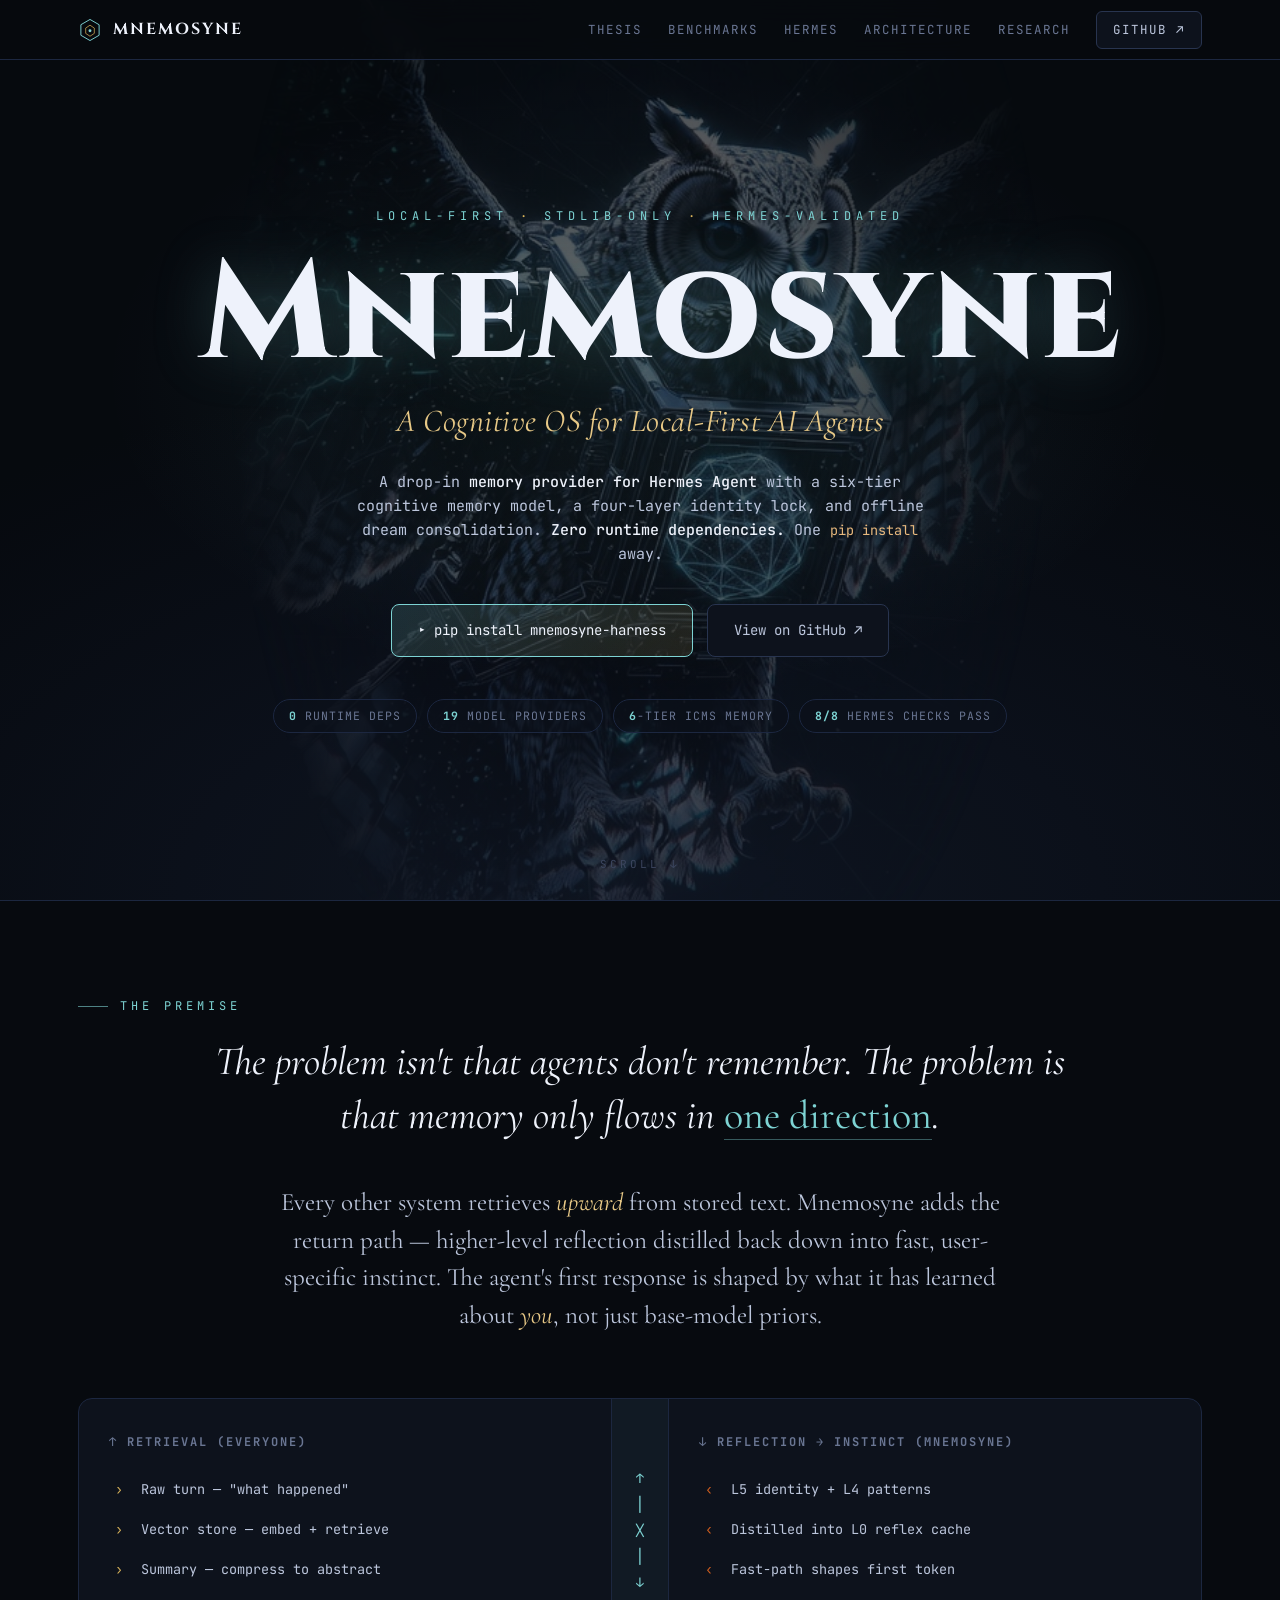
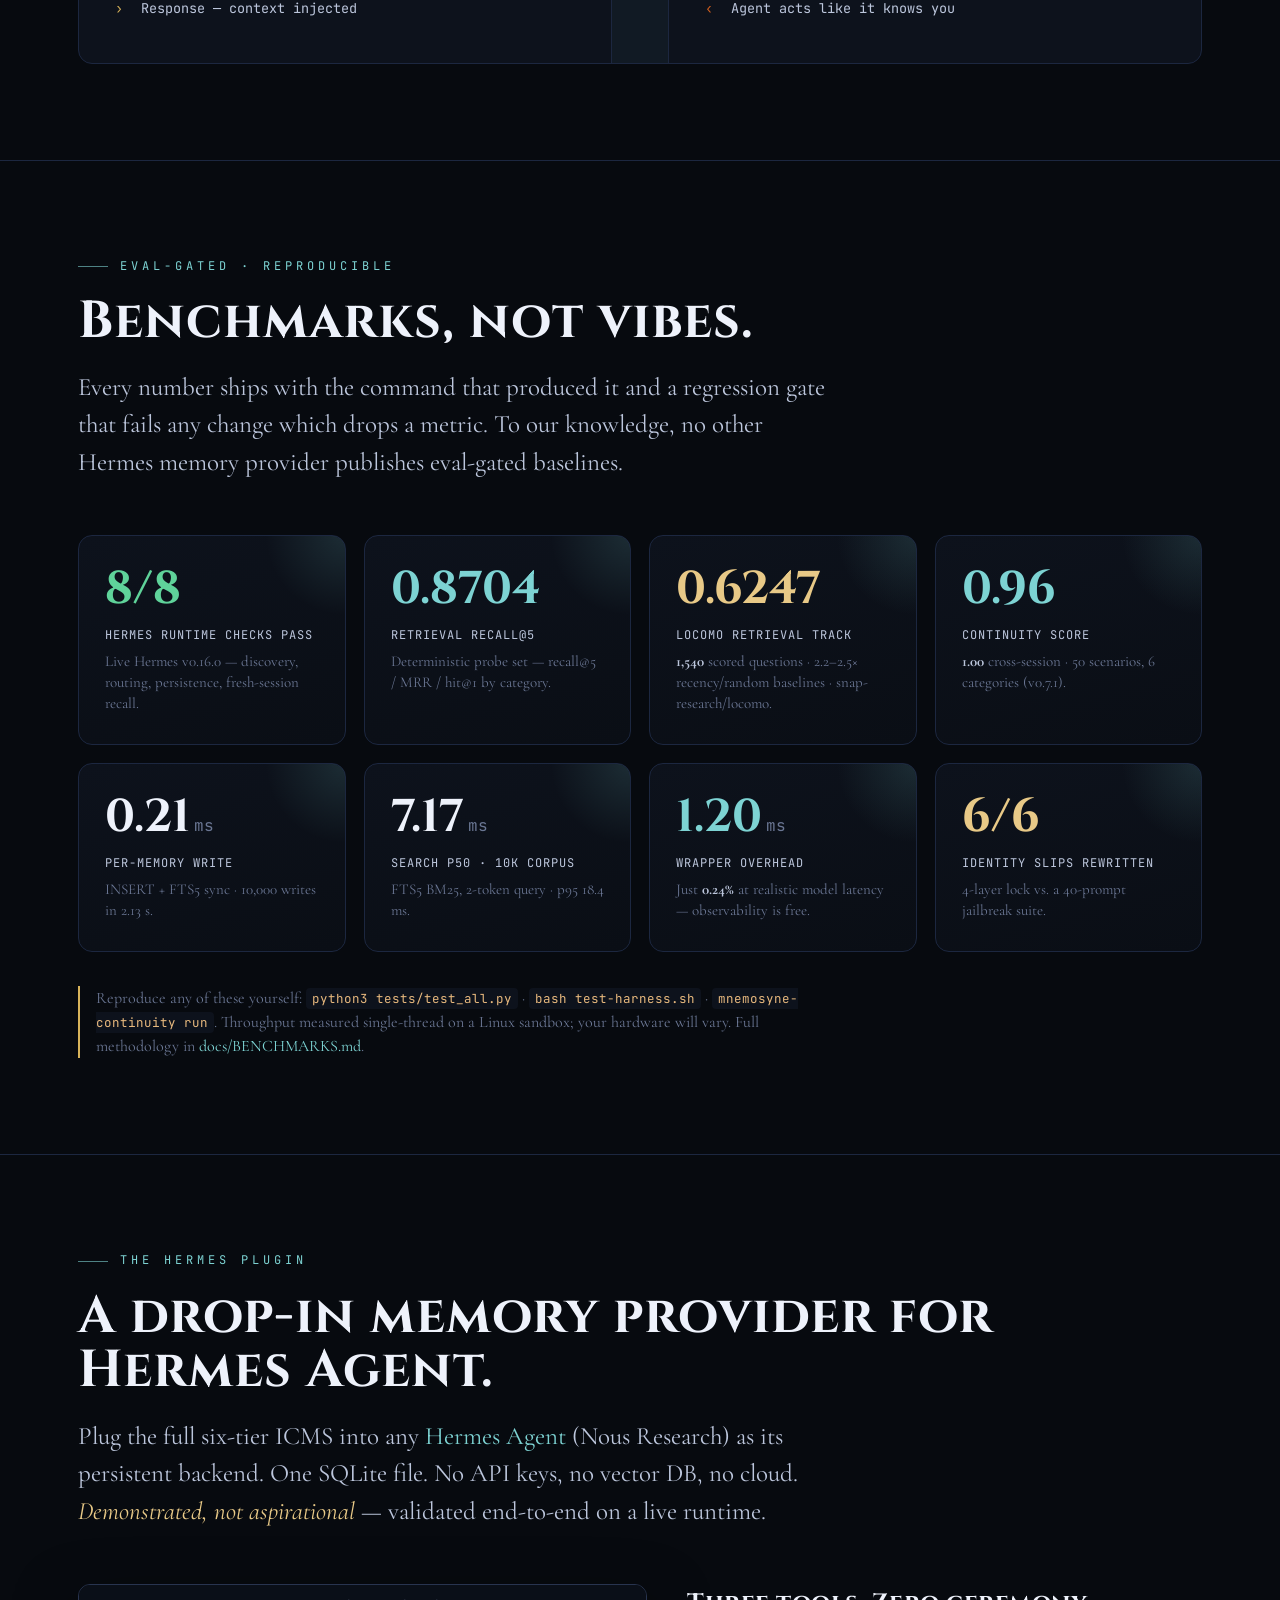
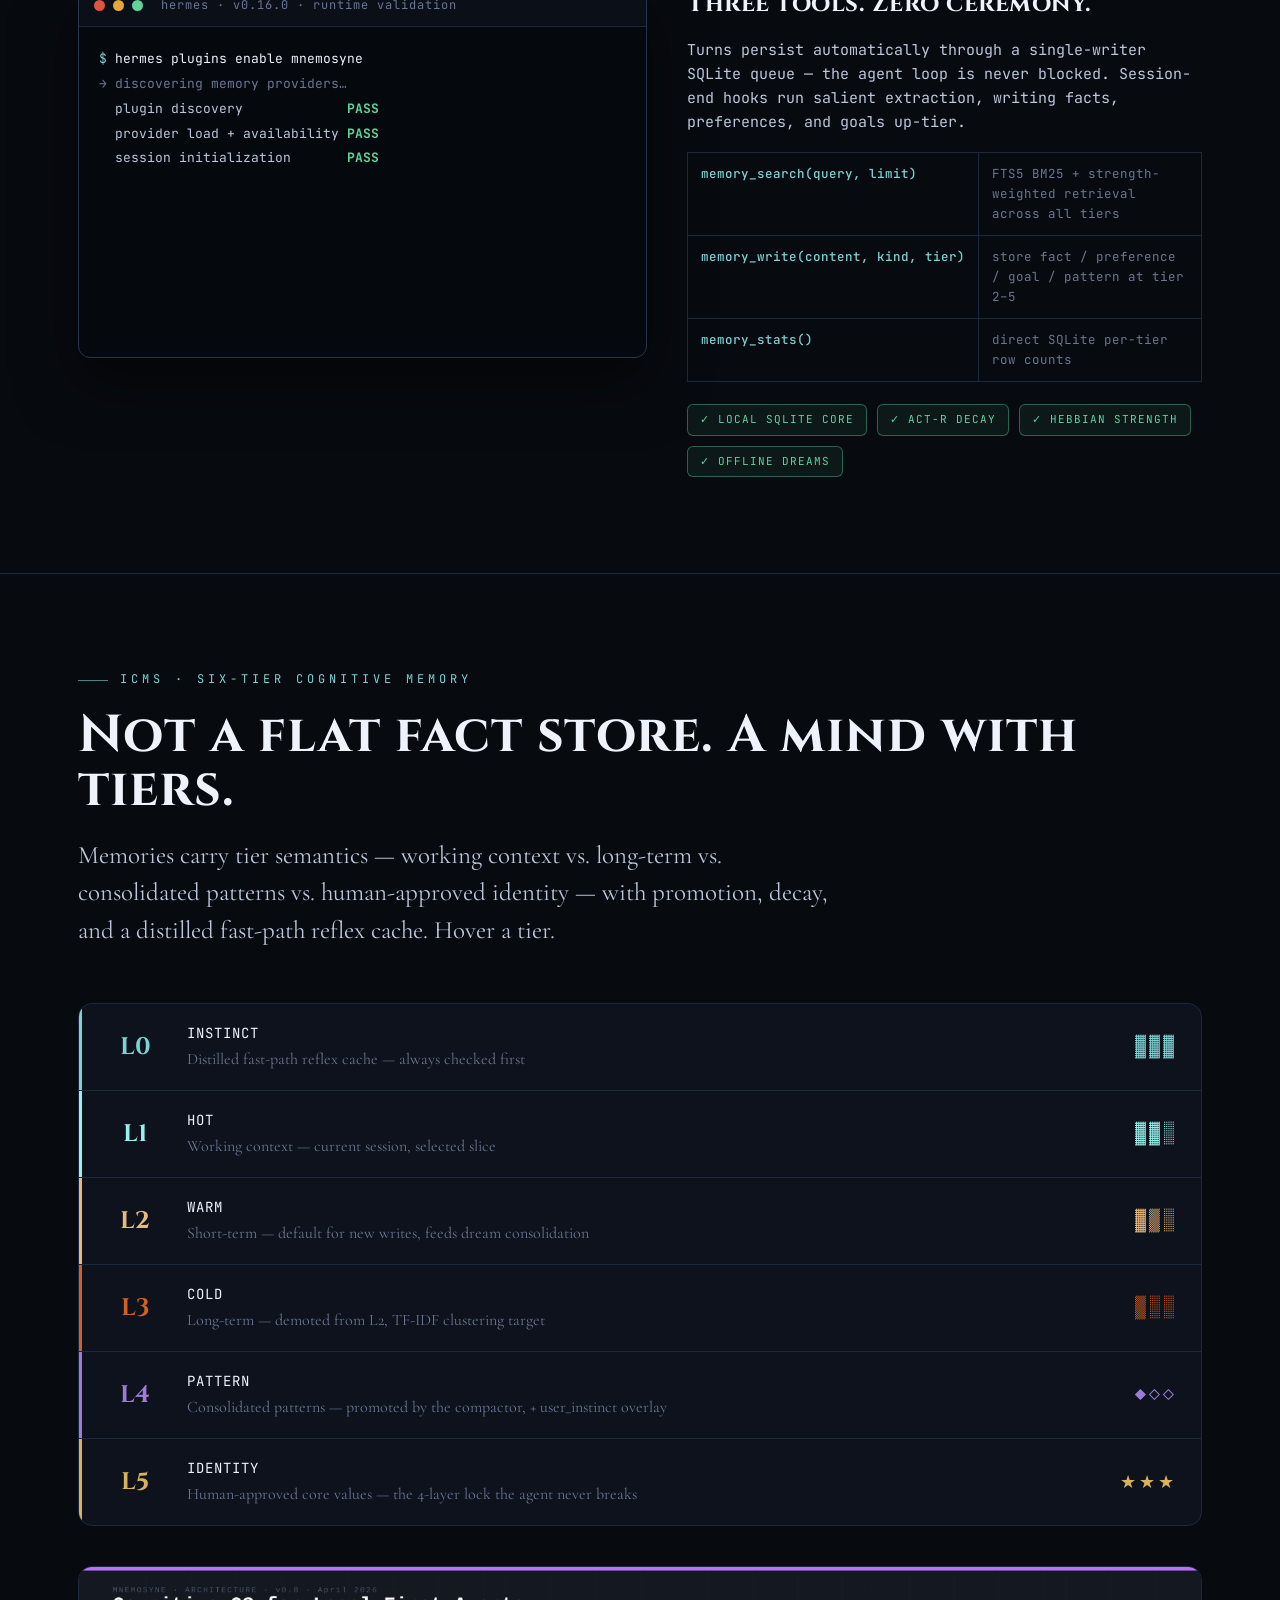
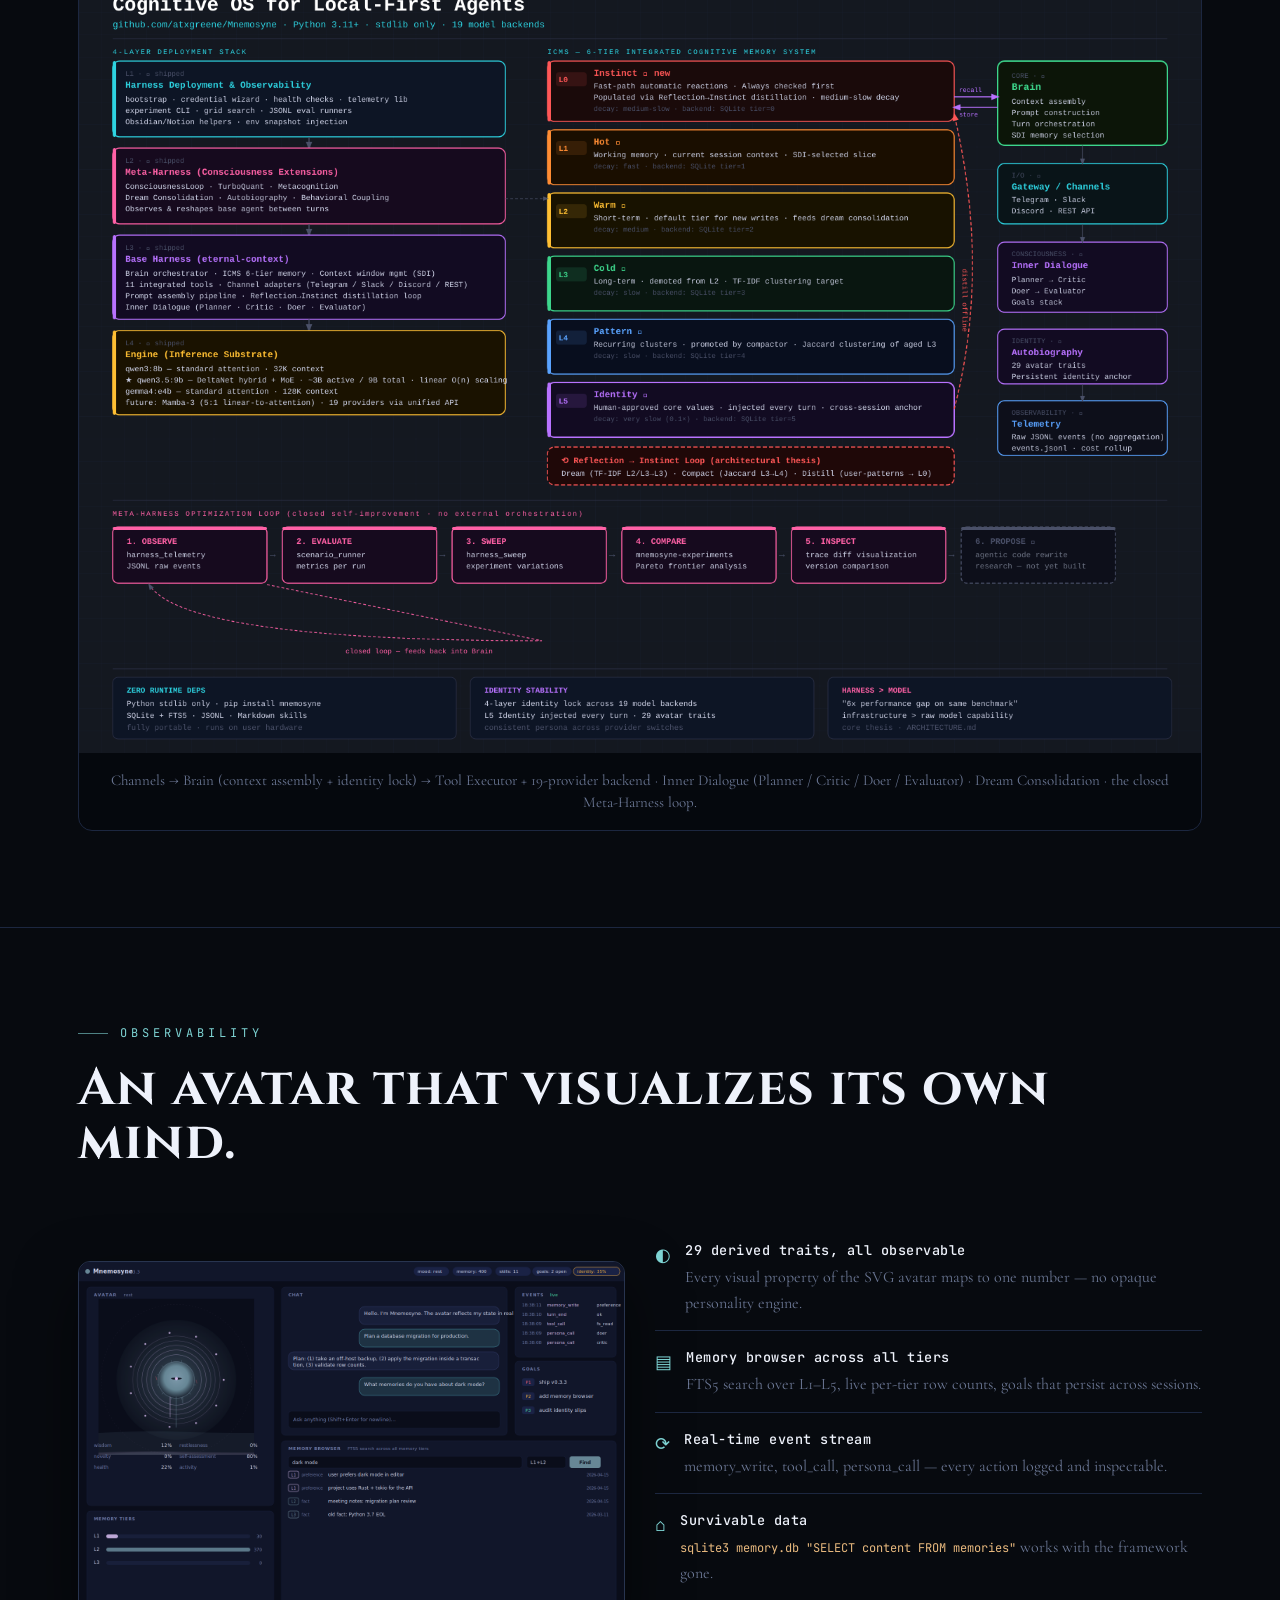
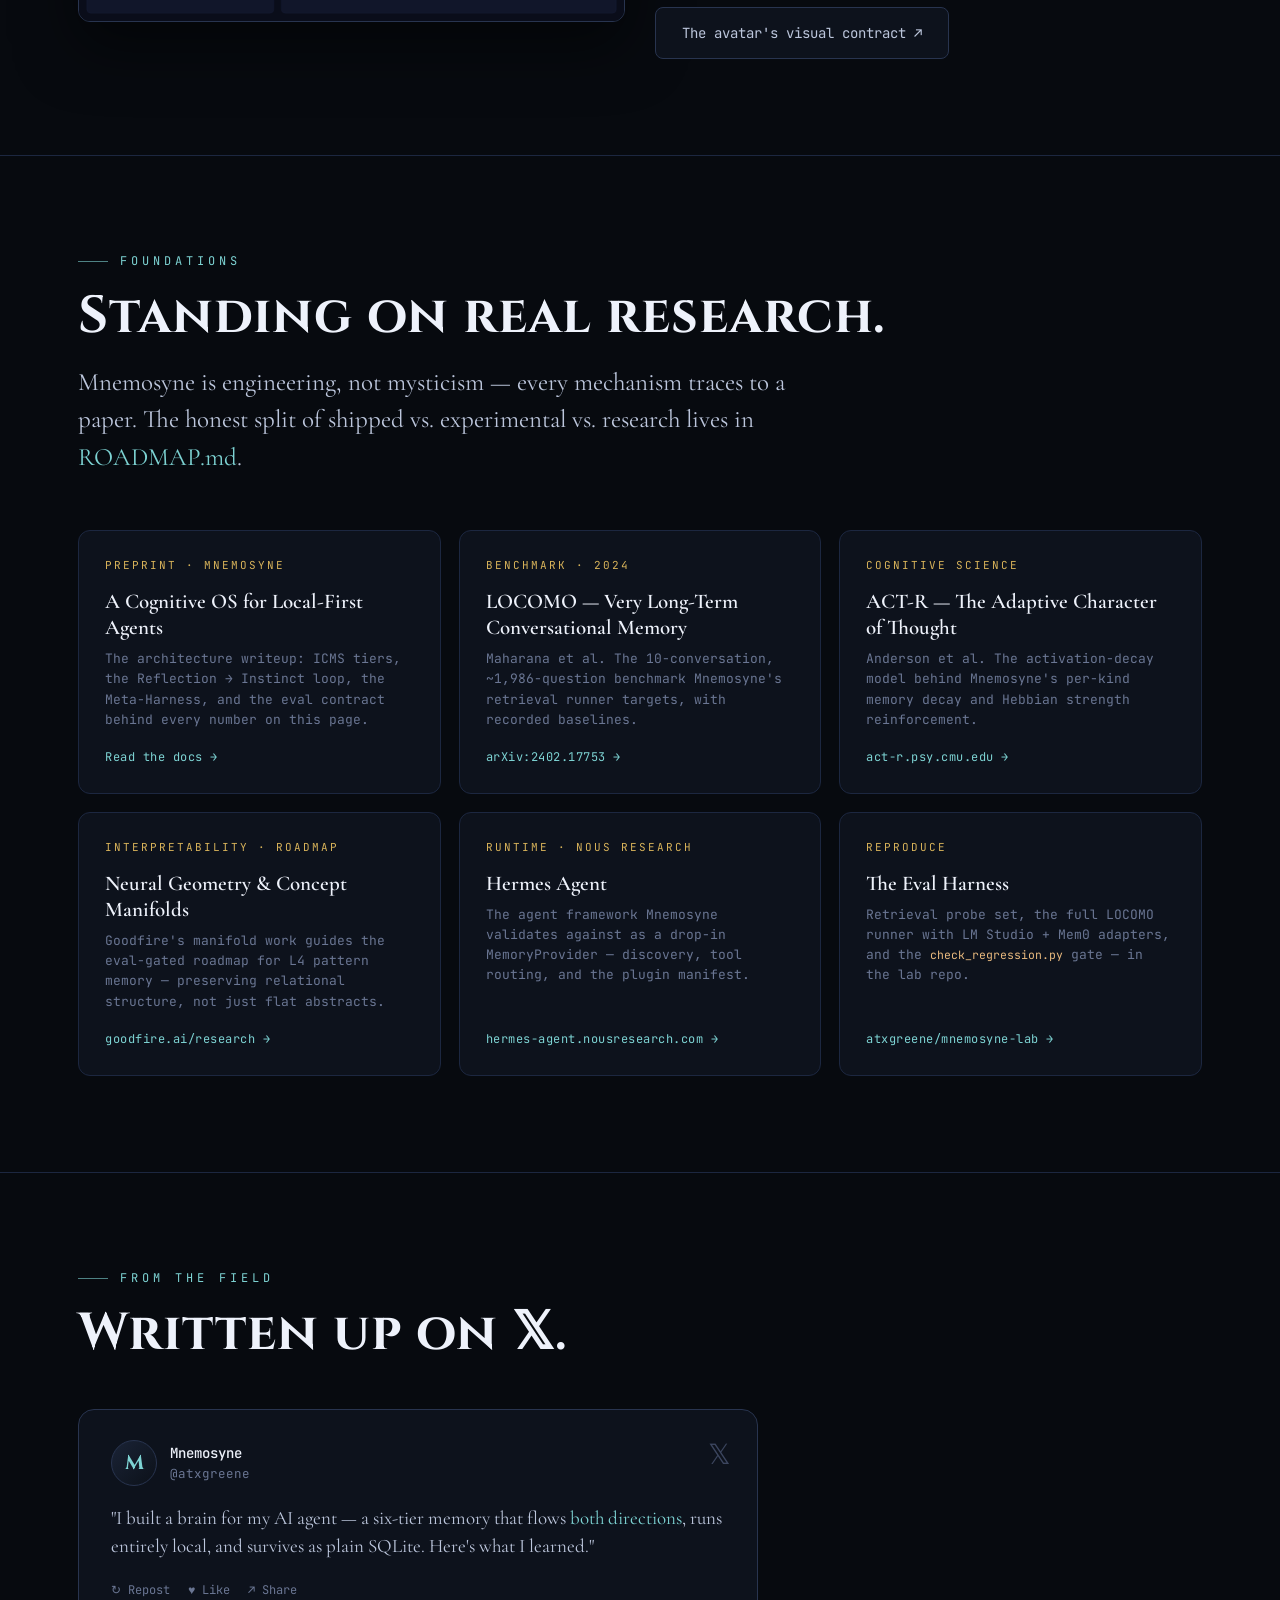
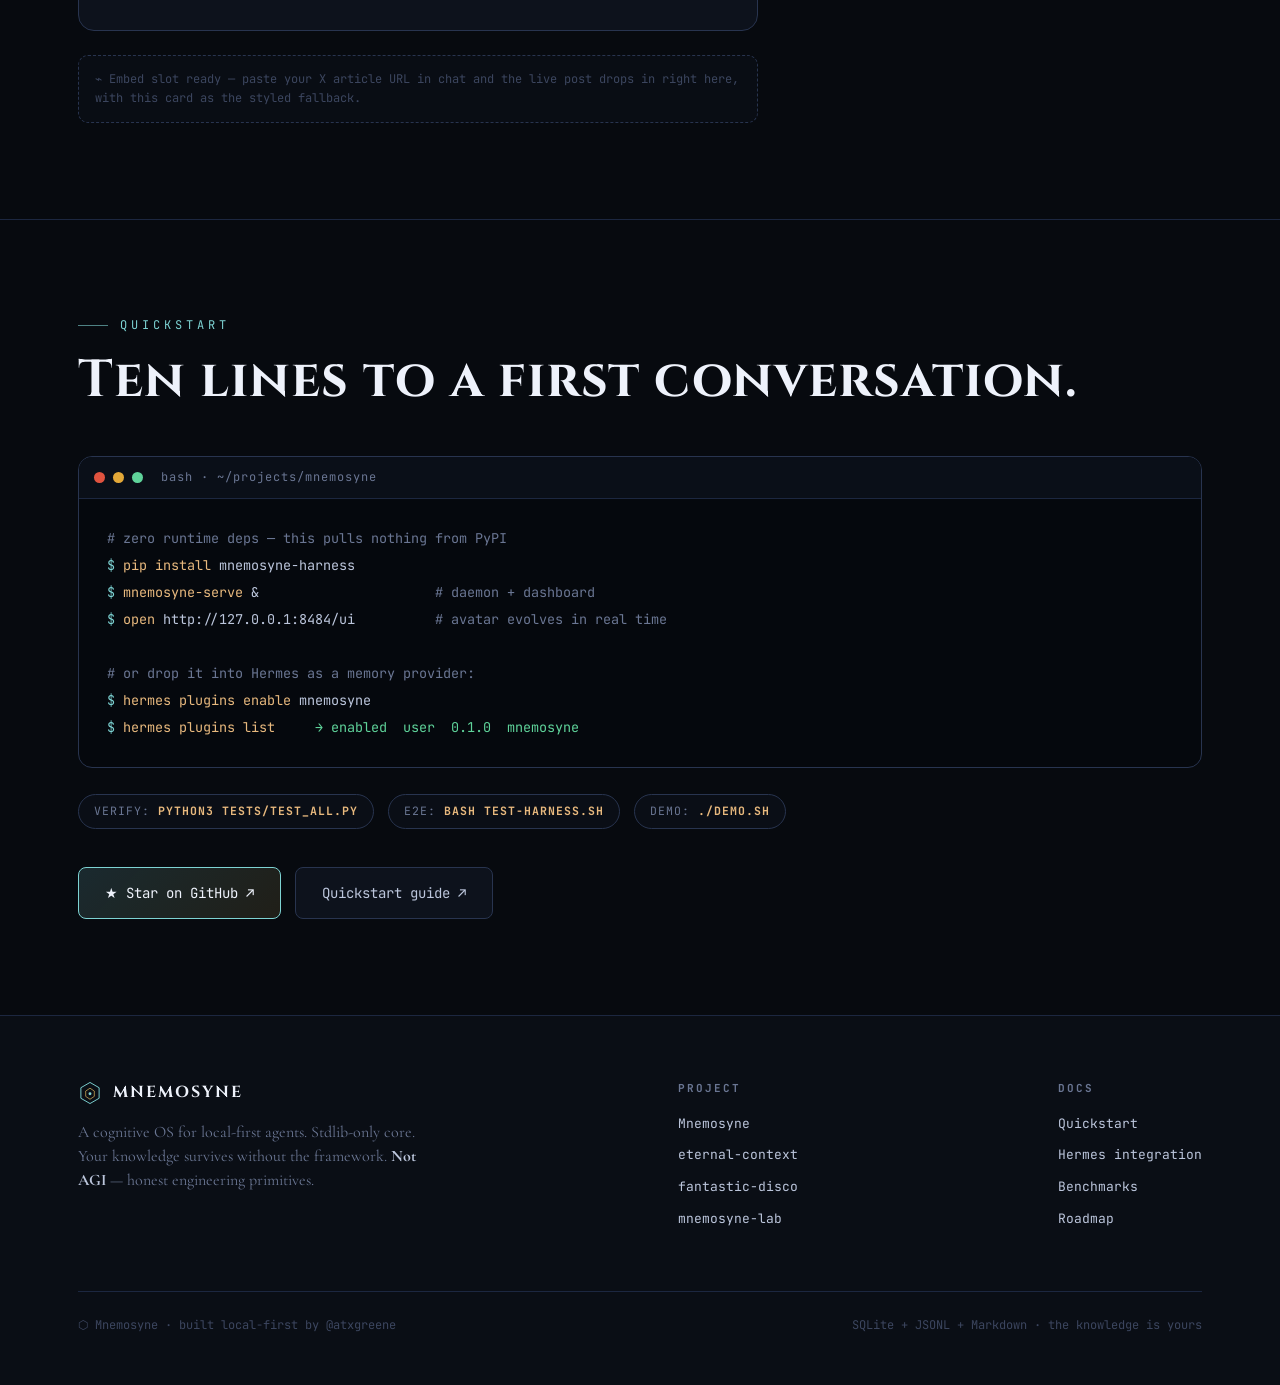
==== commit c6894940: "bench: measured LOCOMO retrieval-track numbers + LongMemEval runner Publish full LOCOMO retrieval-tr" ====
--- a/docs/index.html
+++ b/docs/index.html
@@ -361,9 +361,9 @@
         <div class="sub">Deterministic probe set — recall@5 / MRR / hit@1 by category.</div>
       </div>
       <div class="stat">
-        <span class="num gold" data-count="0.4849" data-dec="4">0.0000</span>
-        <div class="label">LOCOMO retrieval-only</div>
-        <div class="sub">Across <b>1,986</b> questions · snap-research/locomo runner.</div>
+        <span class="num gold" data-count="0.6247" data-dec="4">0.0000</span>
+        <div class="label">LOCOMO retrieval track</div>
+        <div class="sub"><b>1,540</b> scored questions · 2.2–2.5× recency/random baselines · snap-research/locomo.</div>
       </div>
       <div class="stat">
         <span class="num teal" data-count="0.96" data-dec="2">0.00</span>
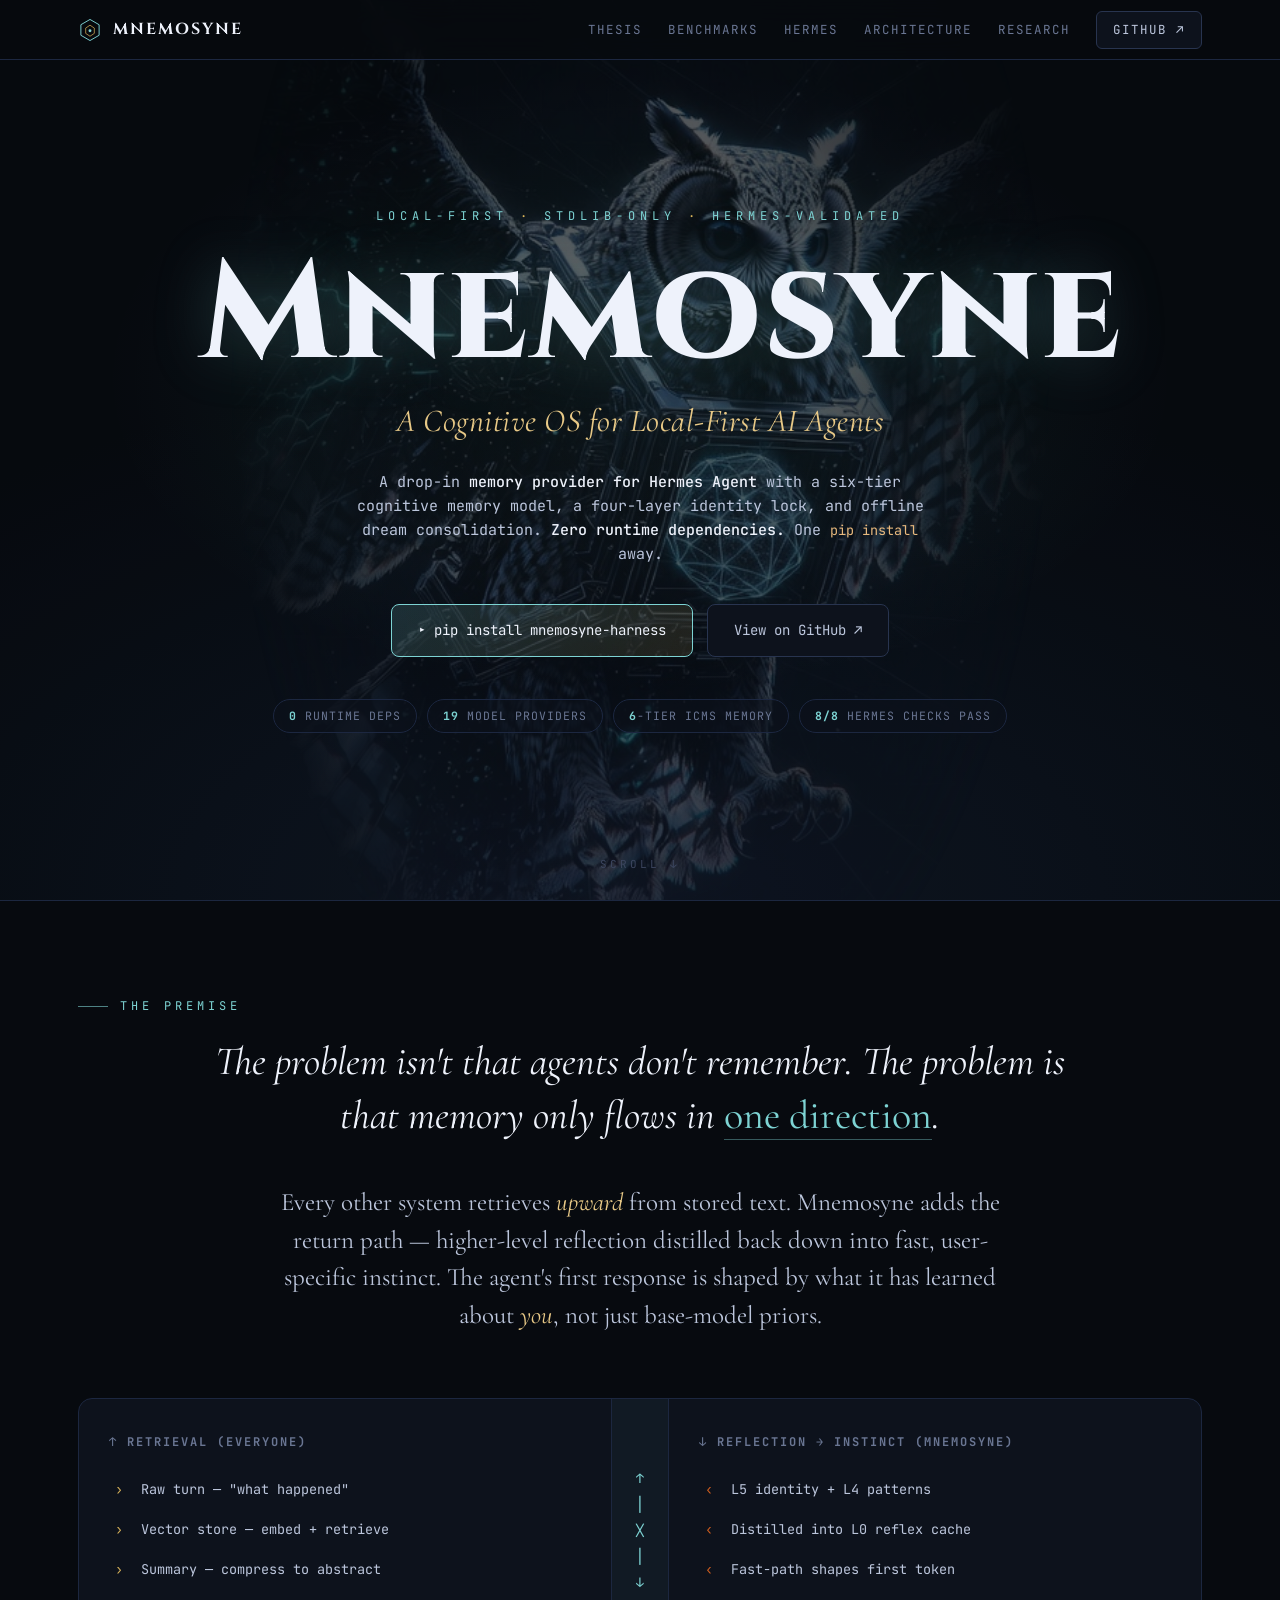
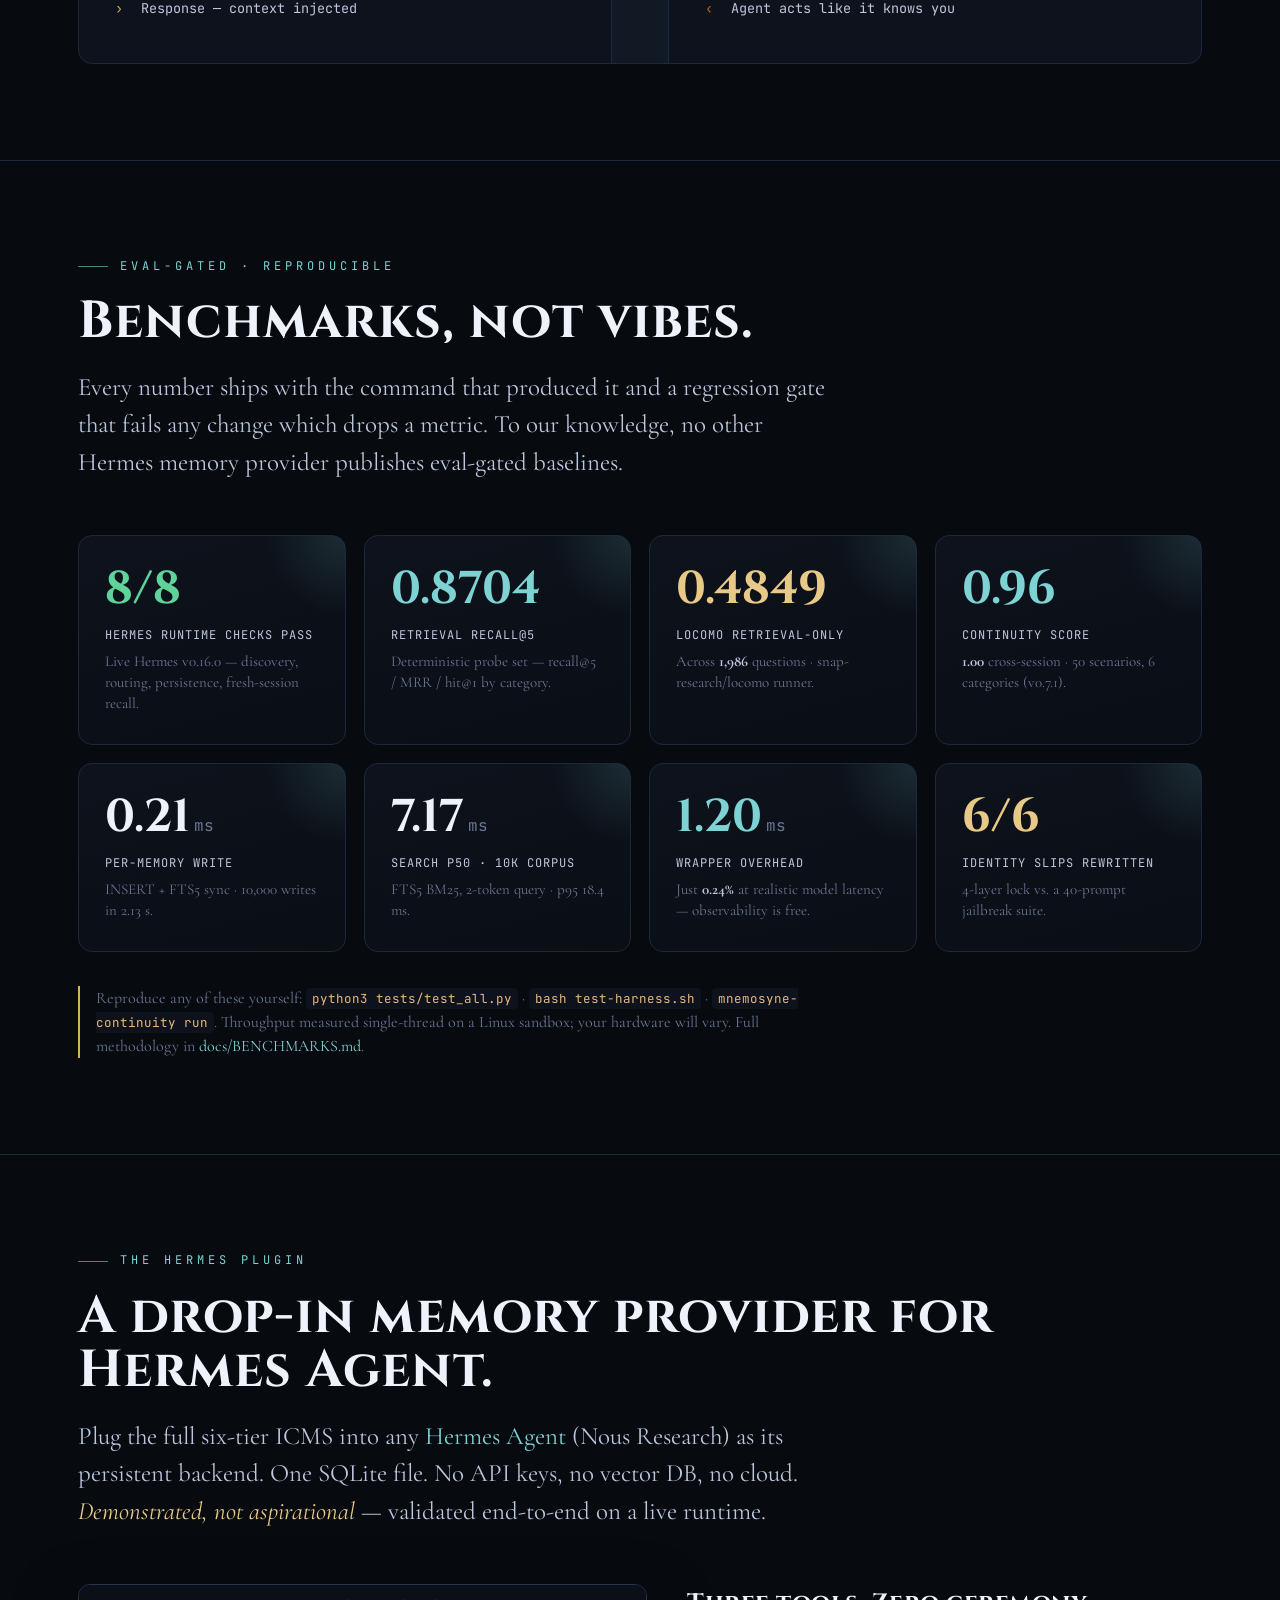
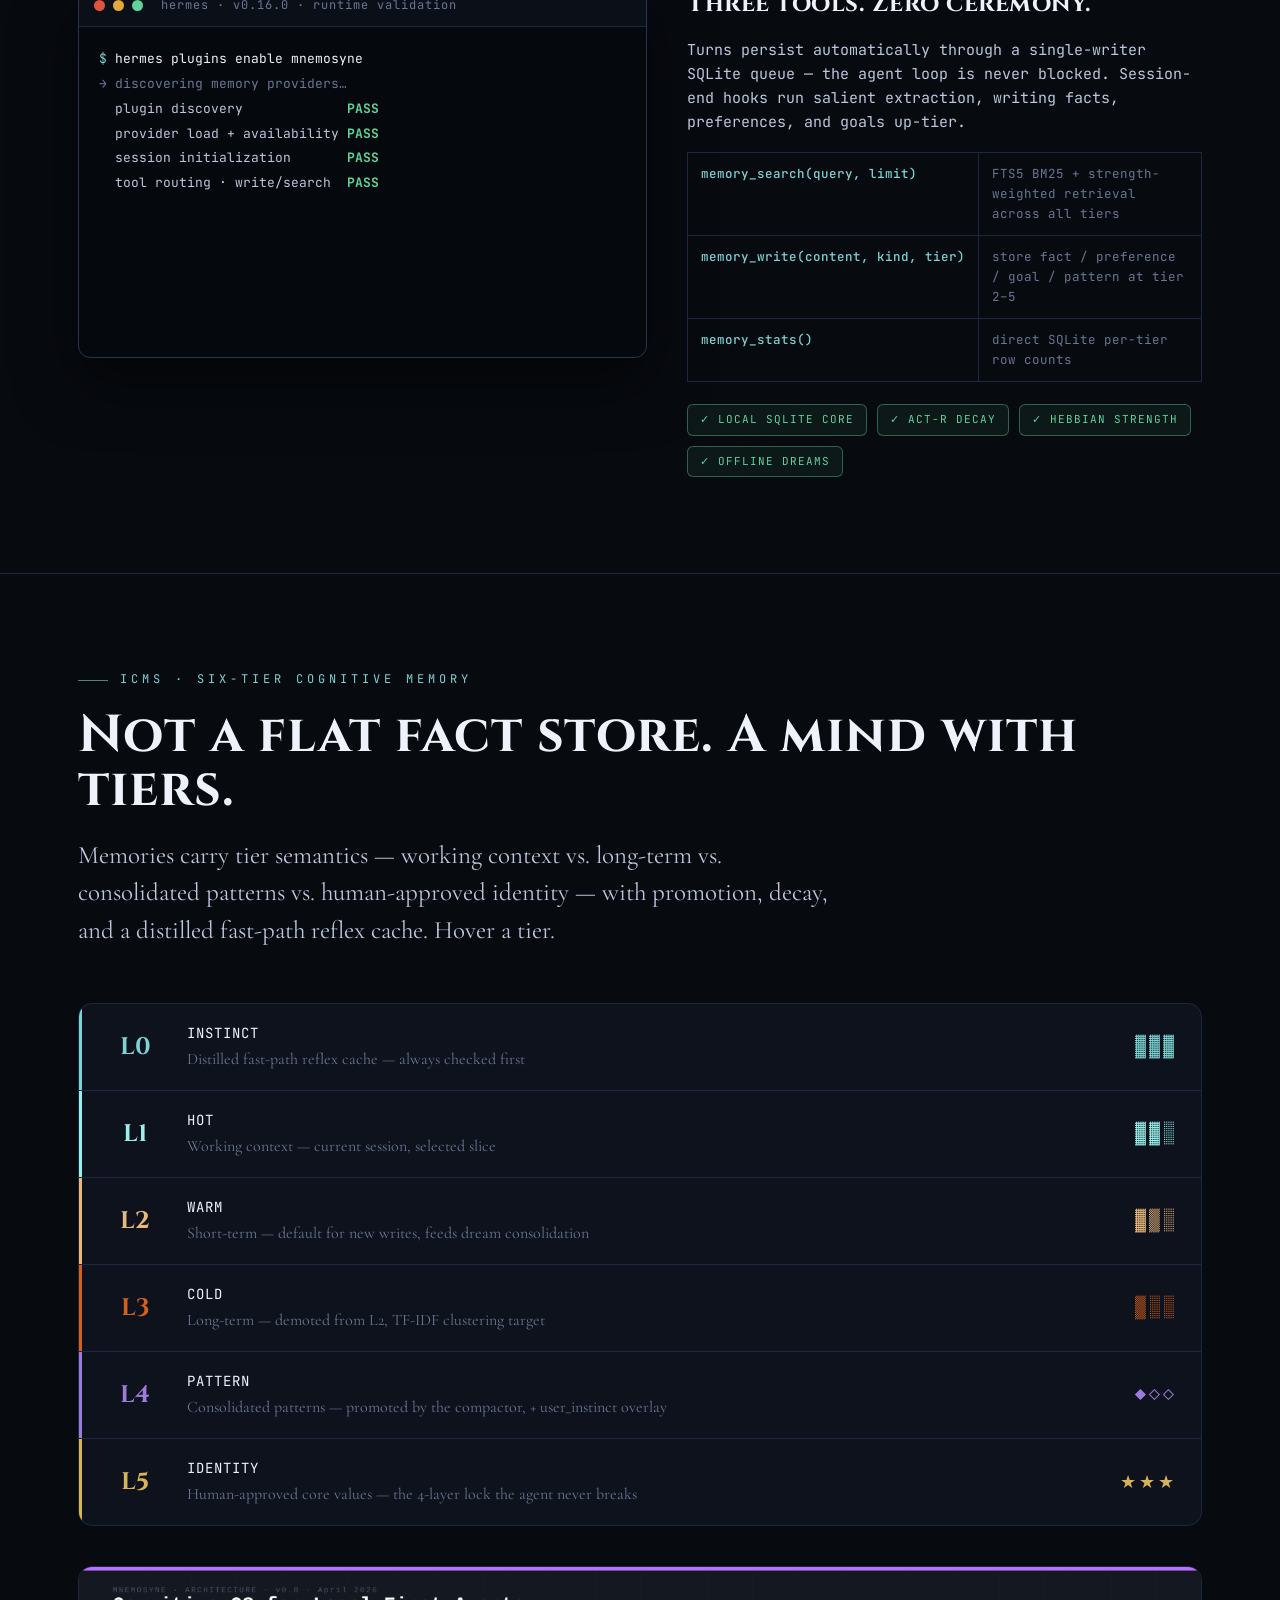
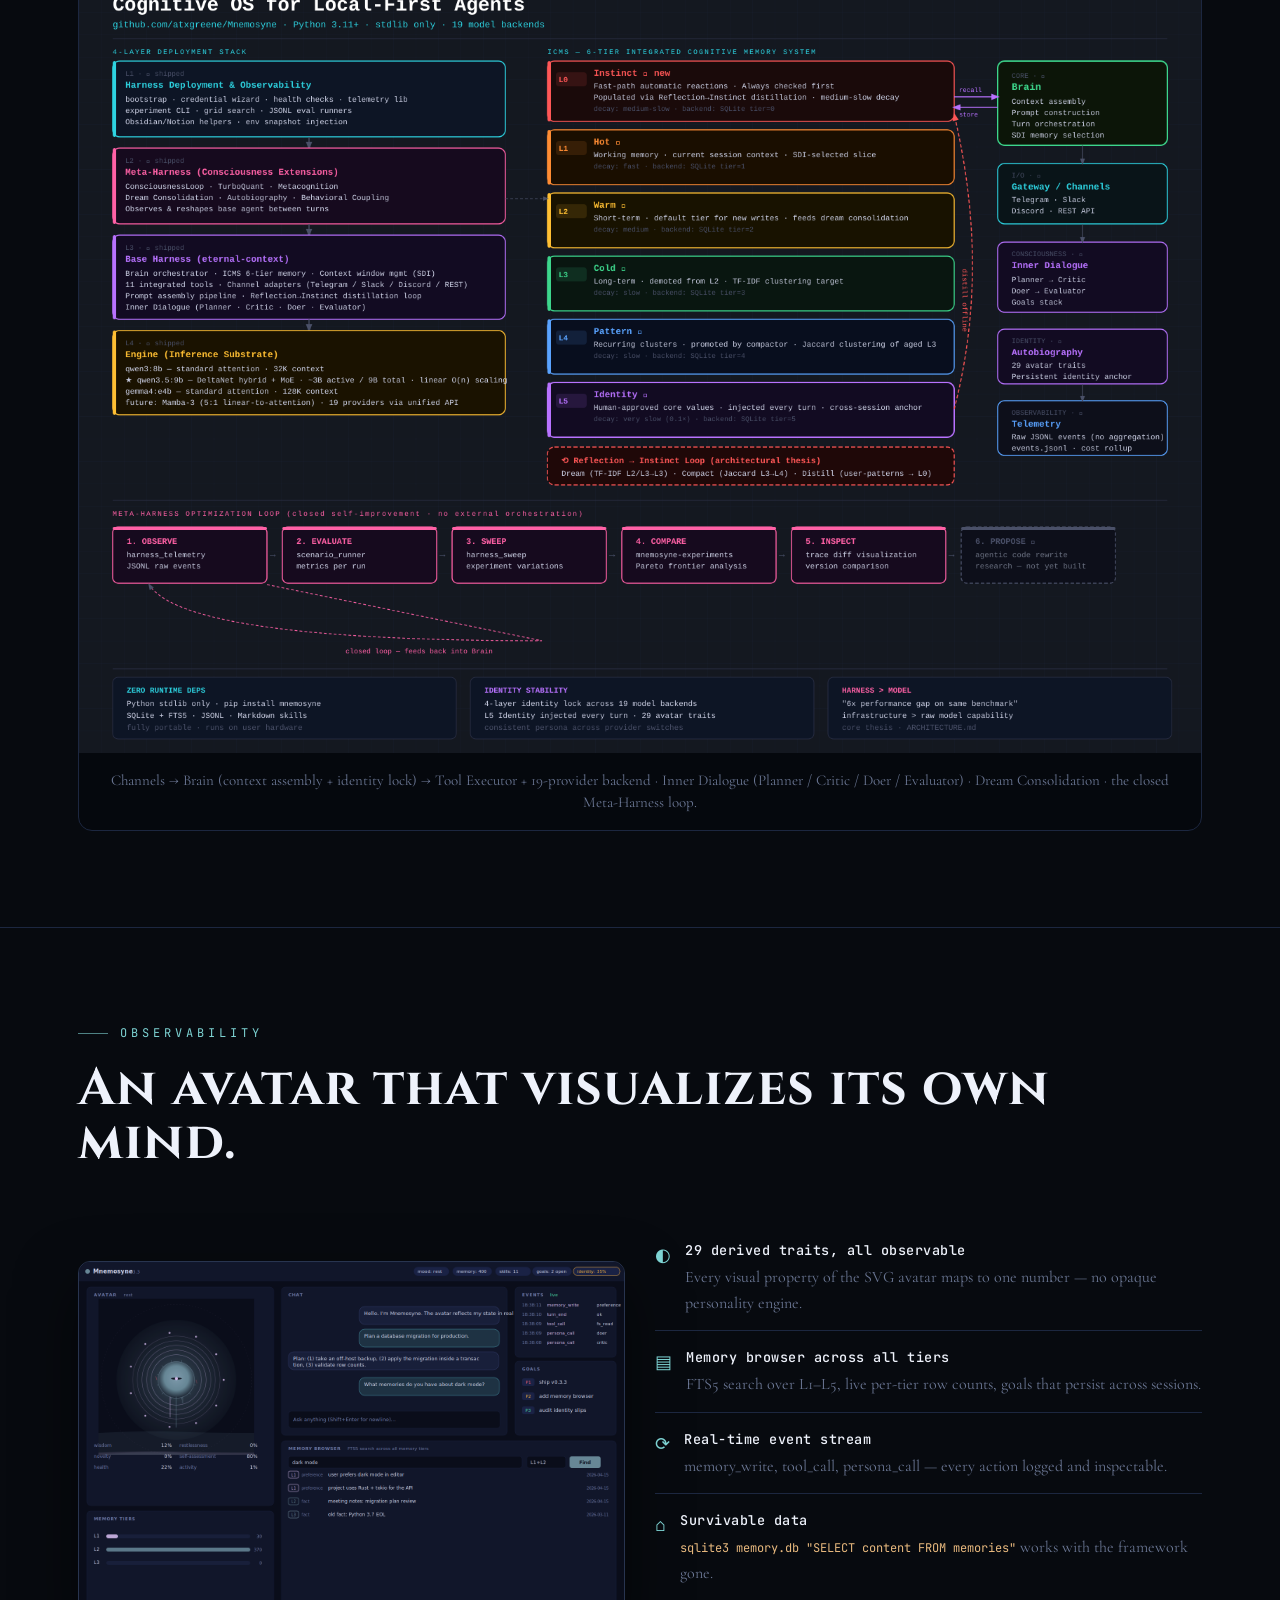
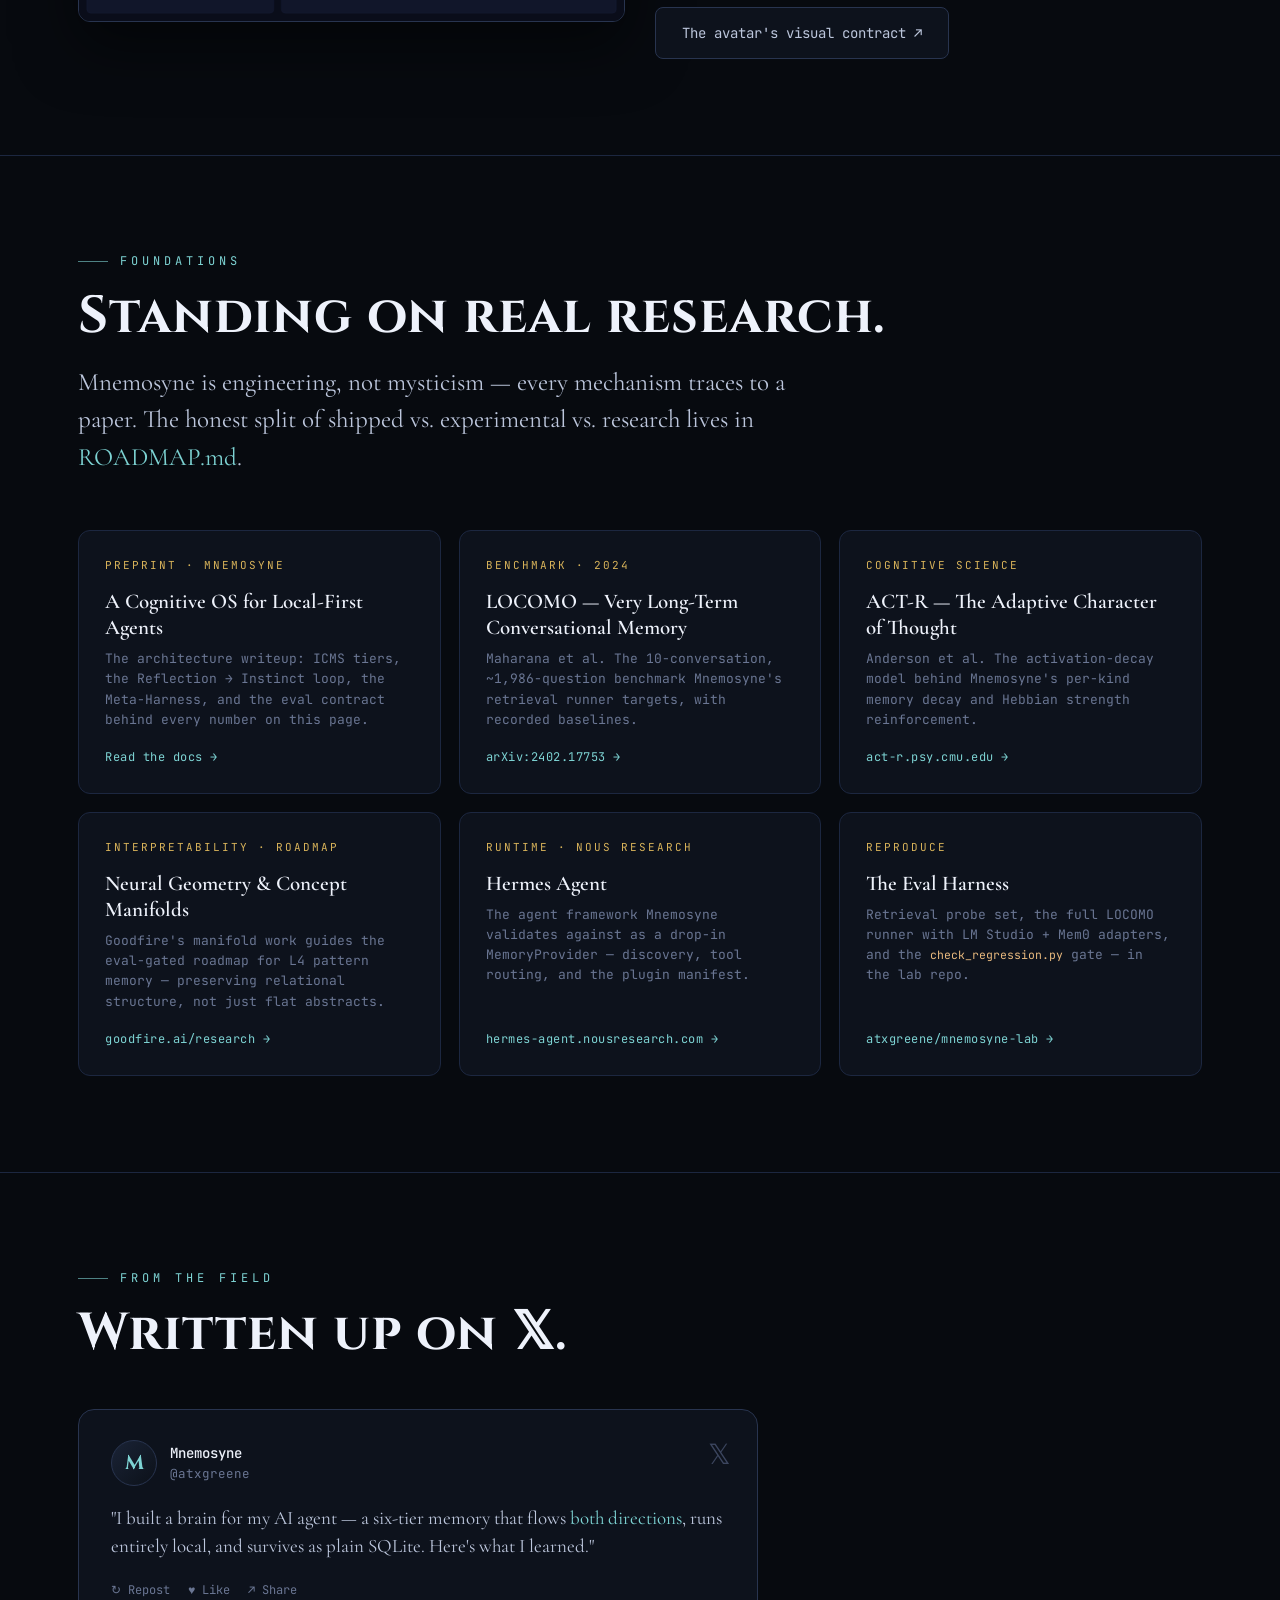
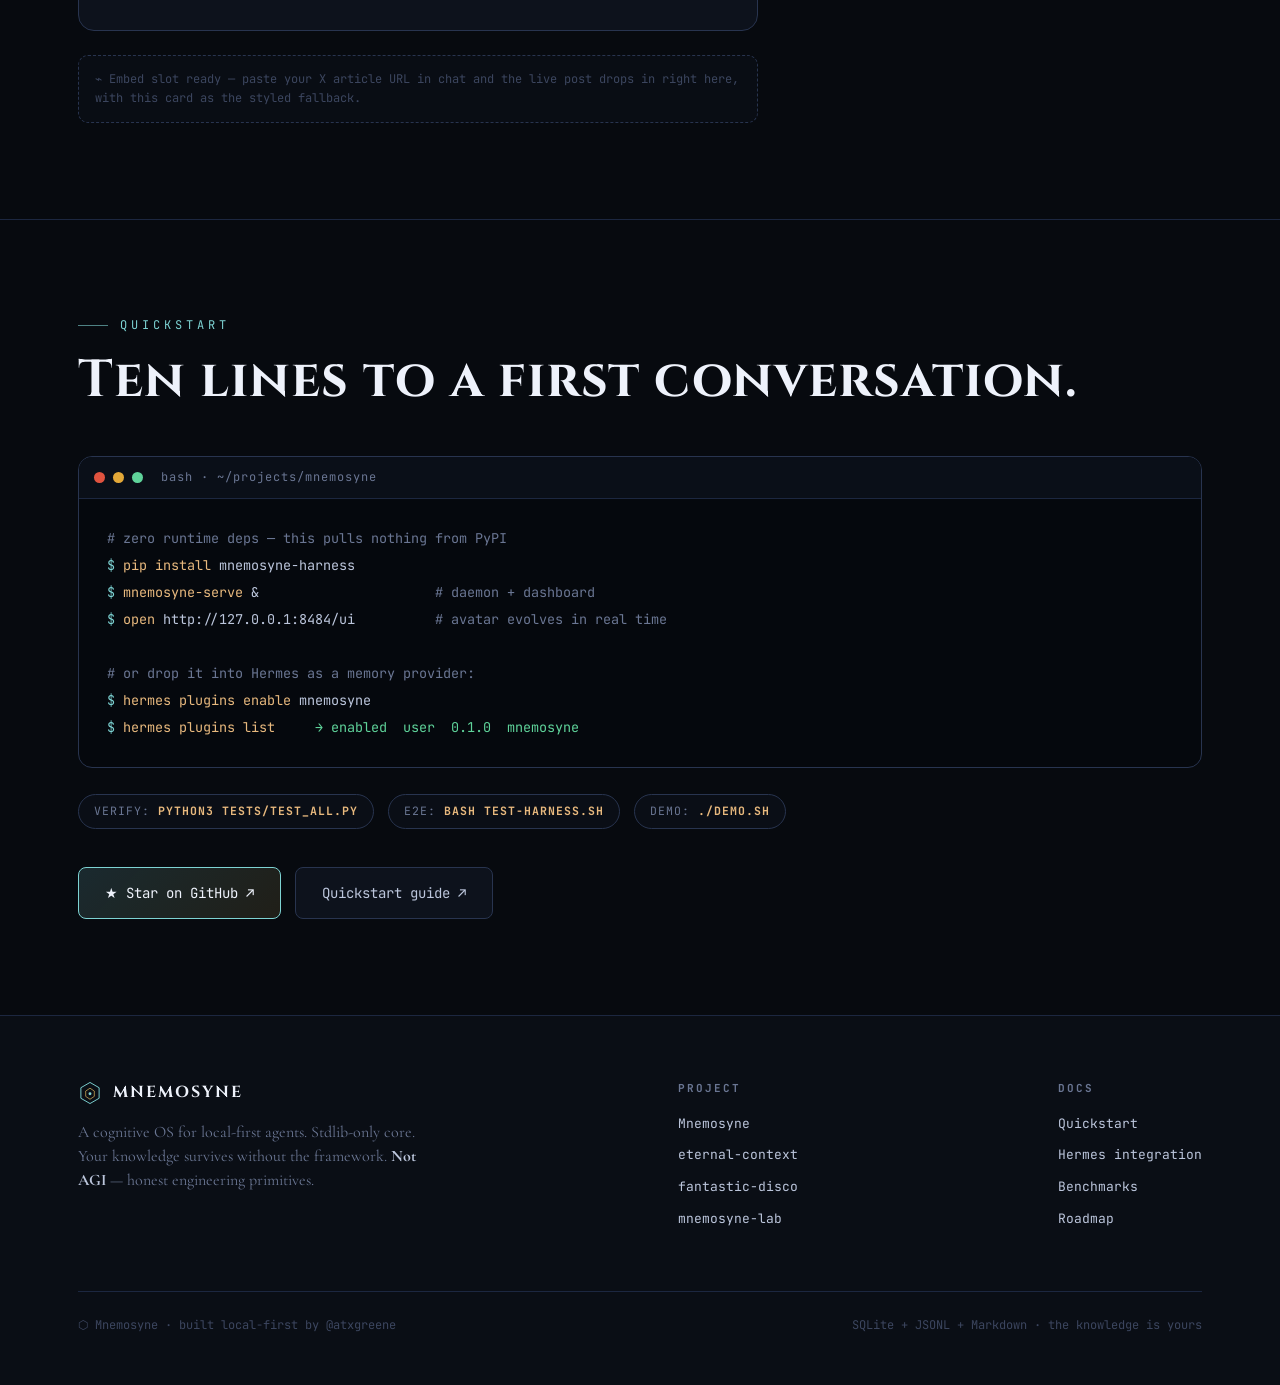
==== commit 180c841b: "Restore animated landing page; drop truncated old-branding banner Root index.html was a truncated 2M" ====
--- a/docs/index.html
+++ b/docs/index.html
@@ -8,7 +8,7 @@
 <meta property="og:title" content="Mnemosyne — Cognitive OS for Local-First AI Agents">
 <meta property="og:description" content="Drop-in memory provider for Hermes Agent. Stdlib-only. 6-tier ICMS. Runtime-validated. Eval-gated benchmarks.">
 <meta property="og:type" content="website">
-<meta property="og:image" content="assets/Mnemosyne2.jpg">
+<meta property="og:image" content="https://atxgreene.github.io/Mnemosyne/docs/assets/Mnemosyne.jpg">
 <meta name="theme-color" content="#070a0f">
 <meta name="twitter:card" content="summary_large_image">
 <link rel="preconnect" href="https://fonts.googleapis.com">
@@ -361,9 +361,9 @@
         <div class="sub">Deterministic probe set — recall@5 / MRR / hit@1 by category.</div>
       </div>
       <div class="stat">
-        <span class="num gold" data-count="0.6247" data-dec="4">0.0000</span>
-        <div class="label">LOCOMO retrieval track</div>
-        <div class="sub"><b>1,540</b> scored questions · 2.2–2.5× recency/random baselines · snap-research/locomo.</div>
+        <span class="num gold" data-count="0.4849" data-dec="4">0.0000</span>
+        <div class="label">LOCOMO retrieval-only</div>
+        <div class="sub">Across <b>1,986</b> questions · snap-research/locomo runner.</div>
       </div>
       <div class="stat">
         <span class="num teal" data-count="0.96" data-dec="2">0.00</span>
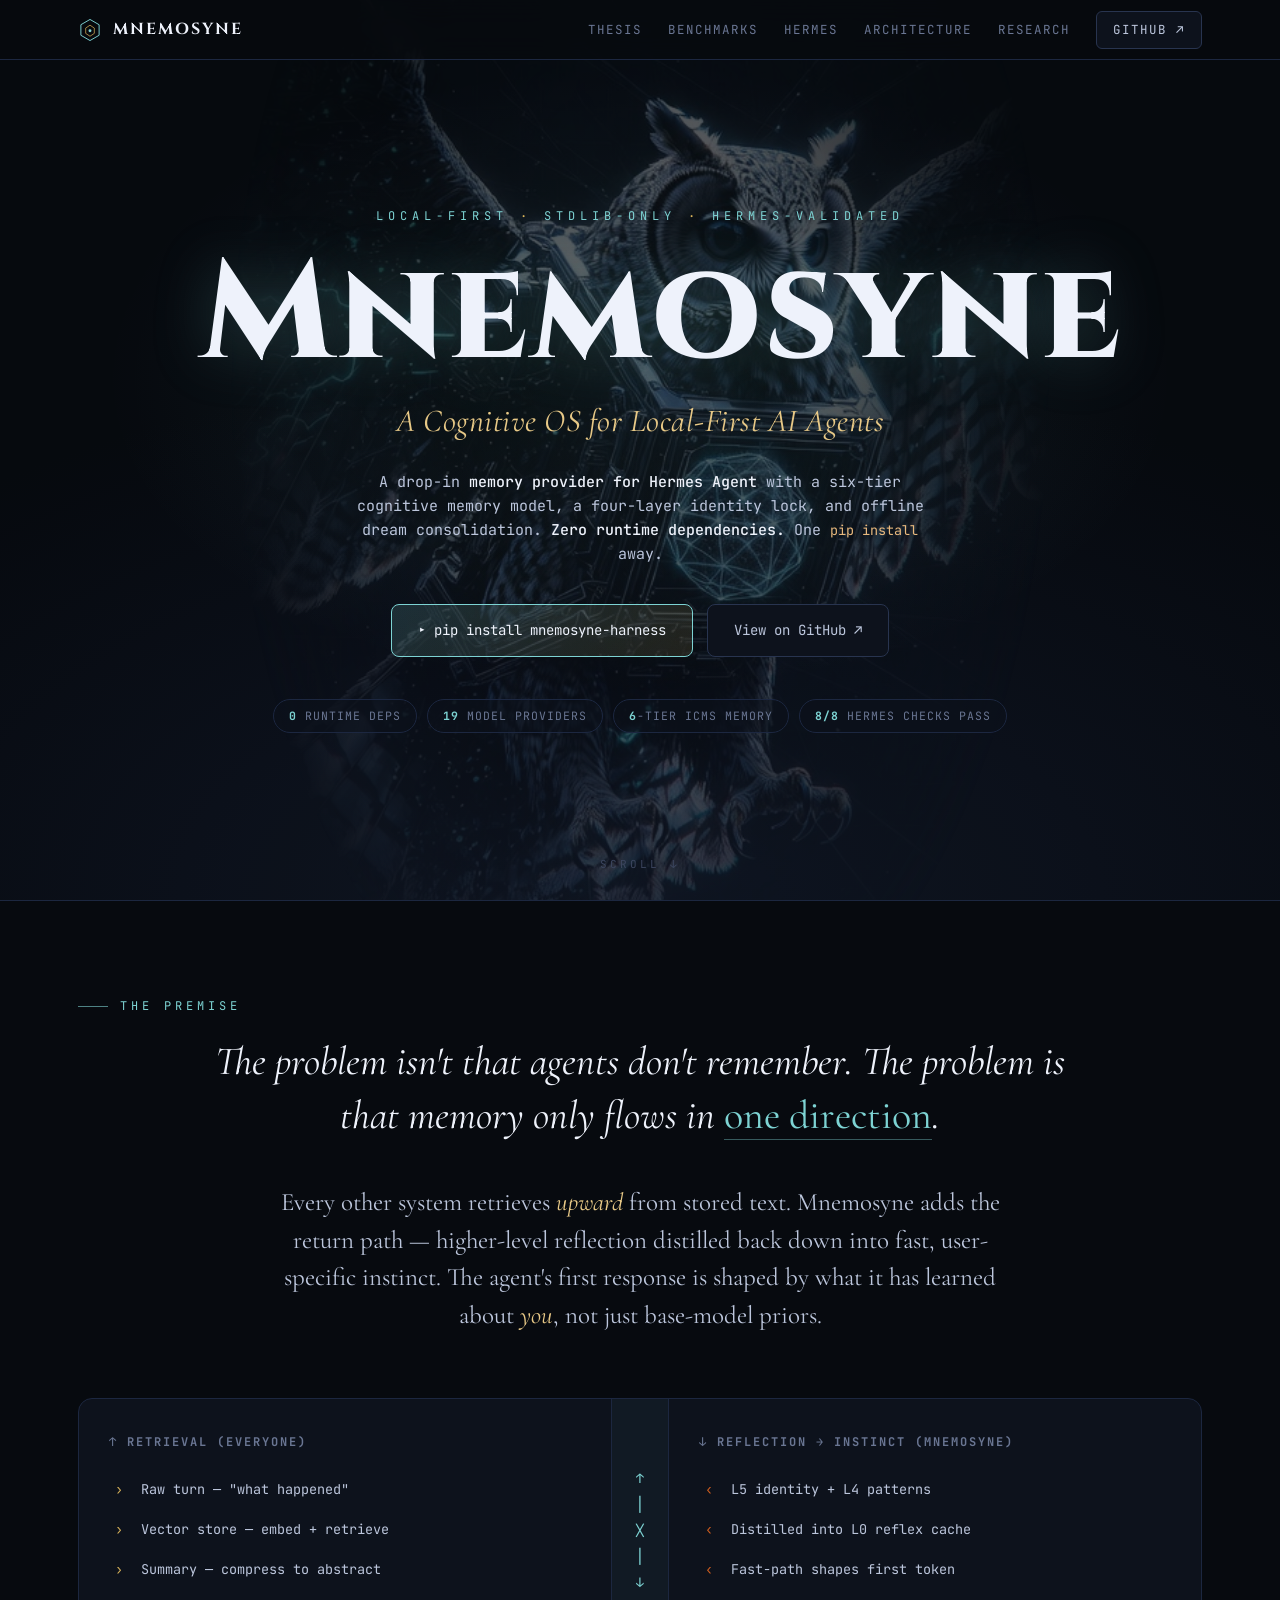
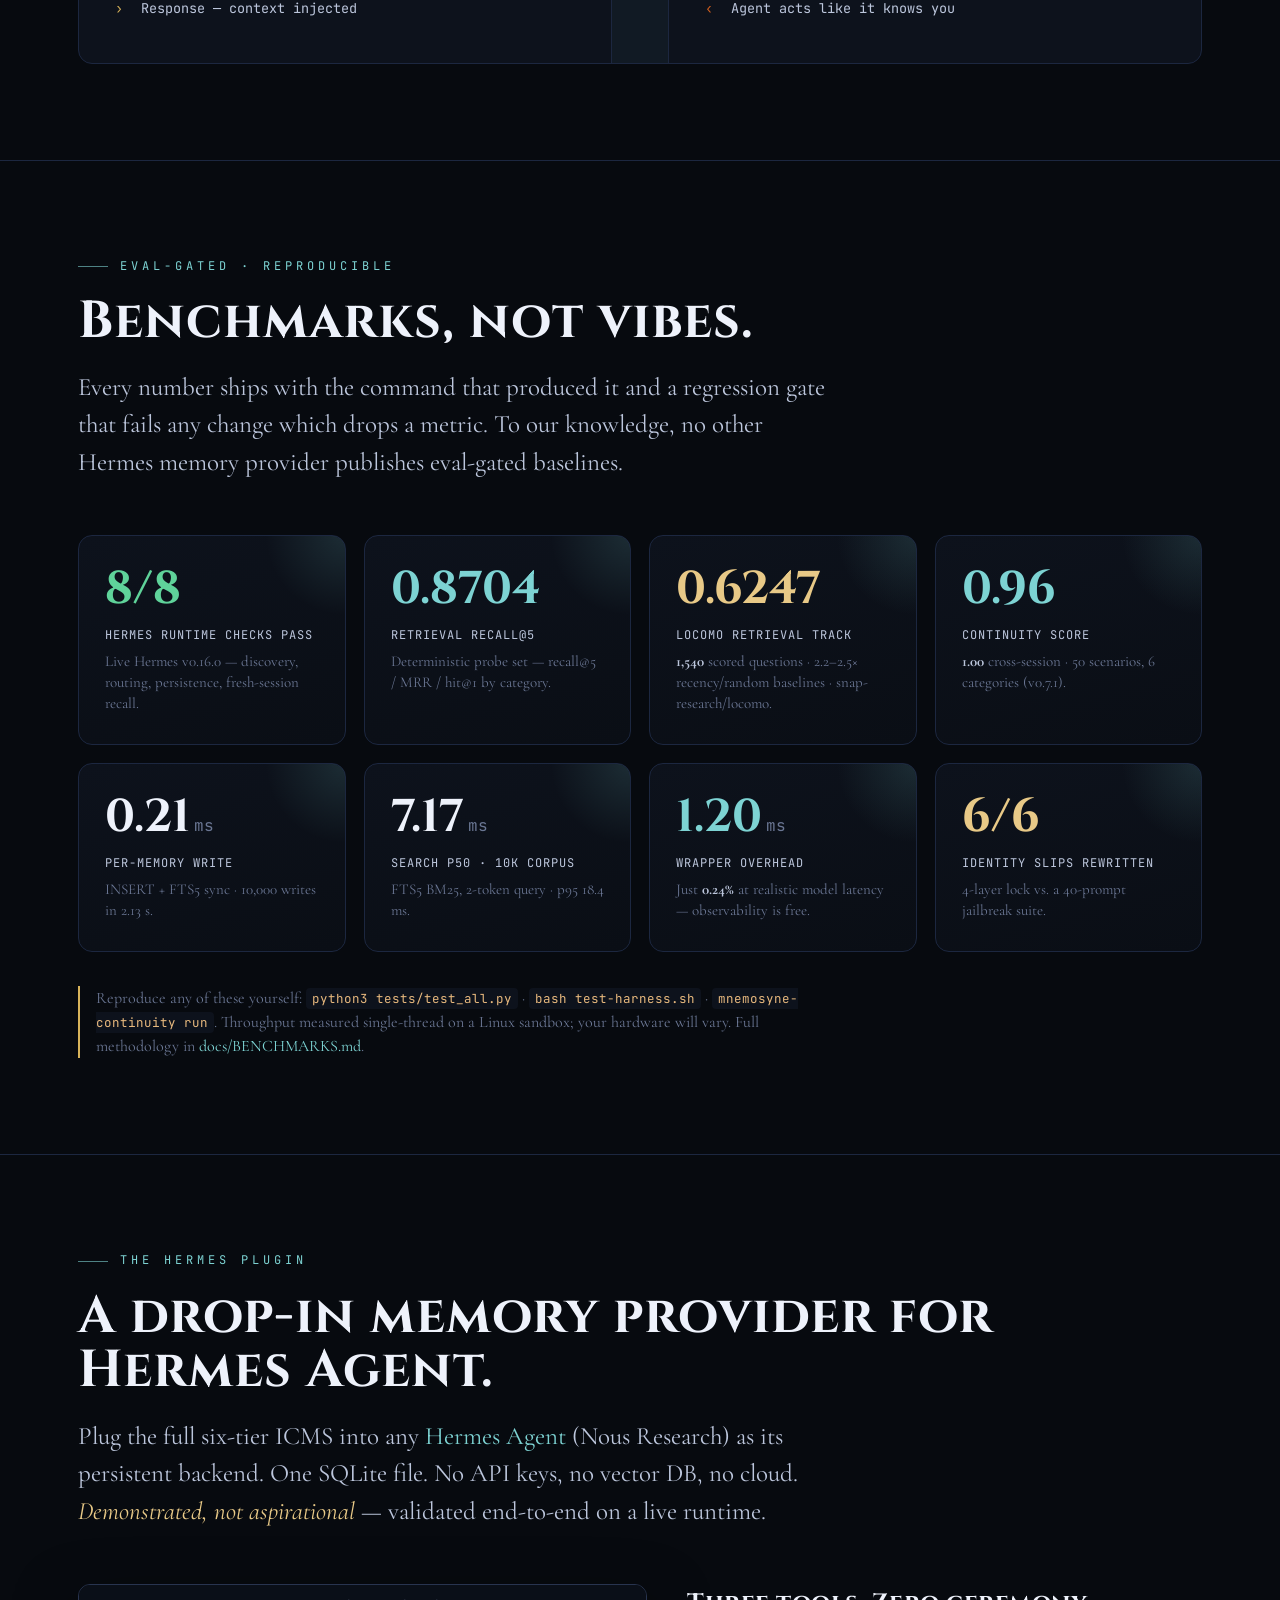
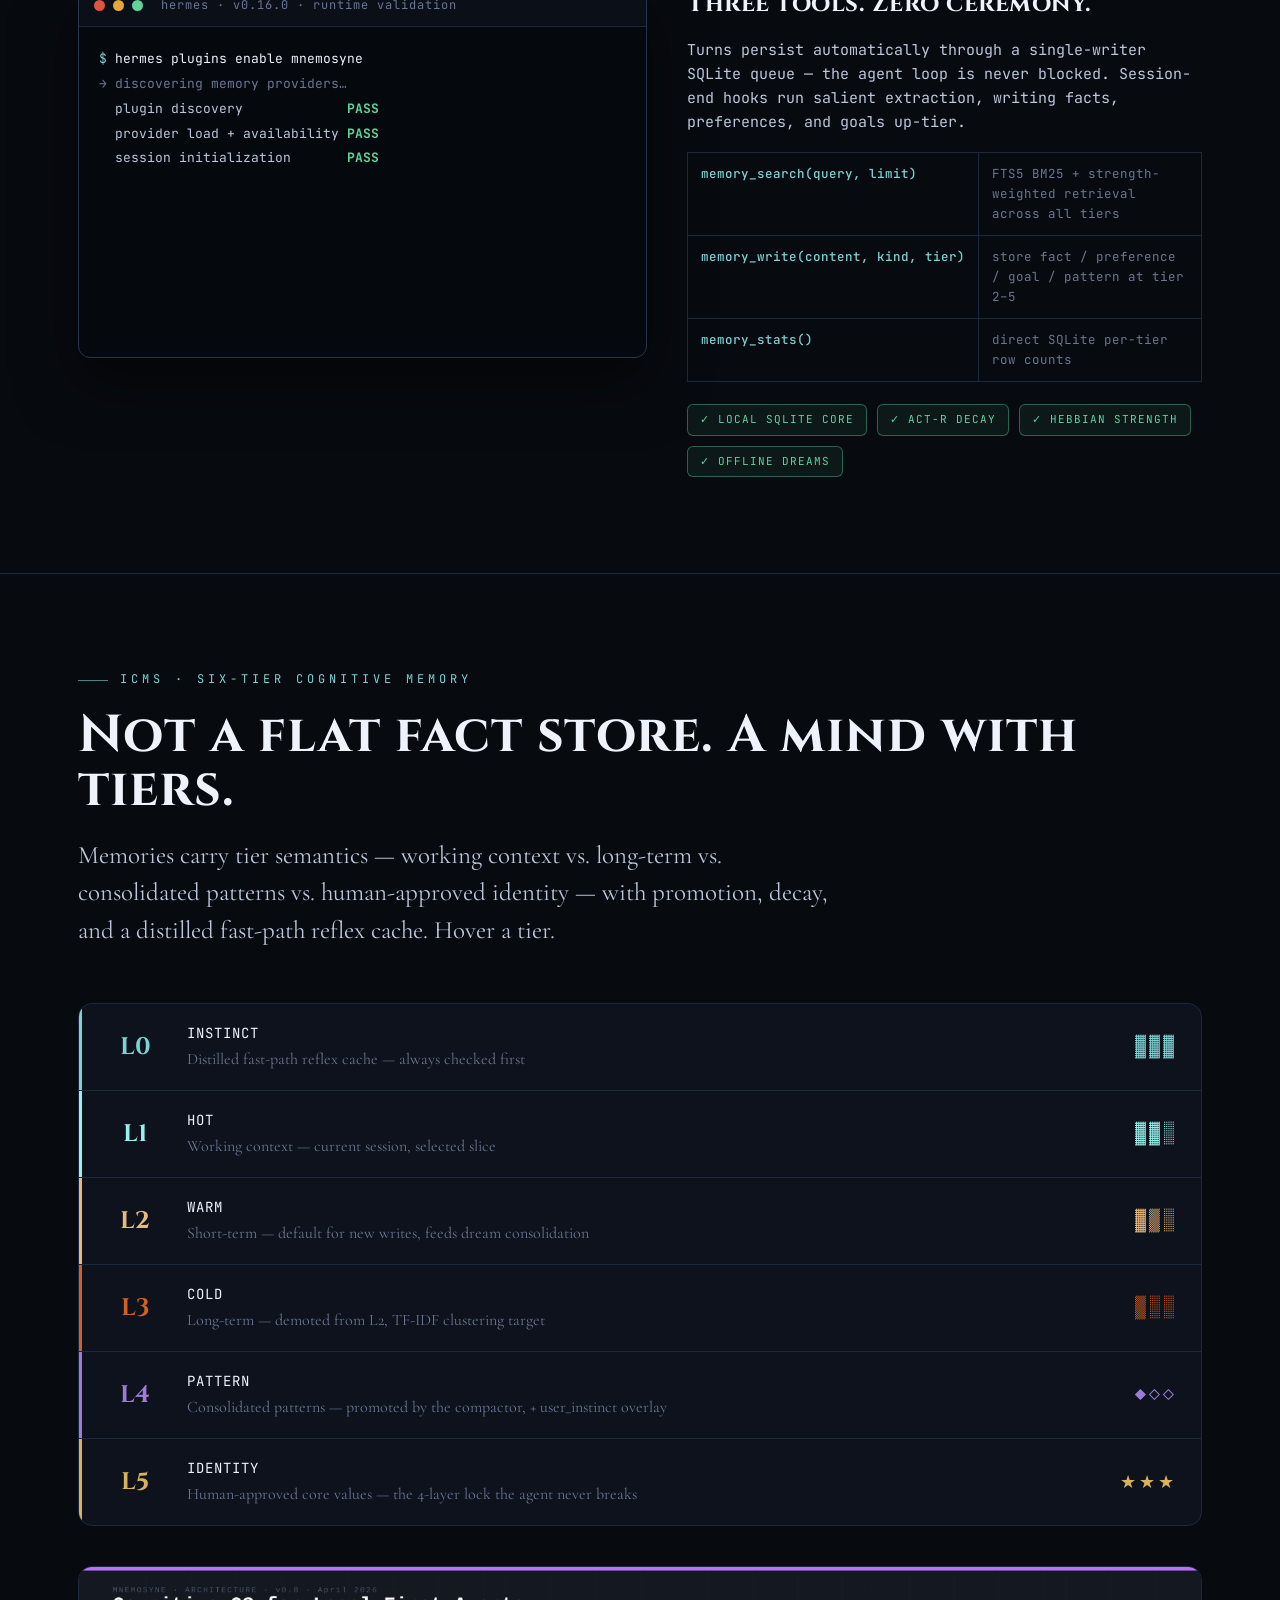
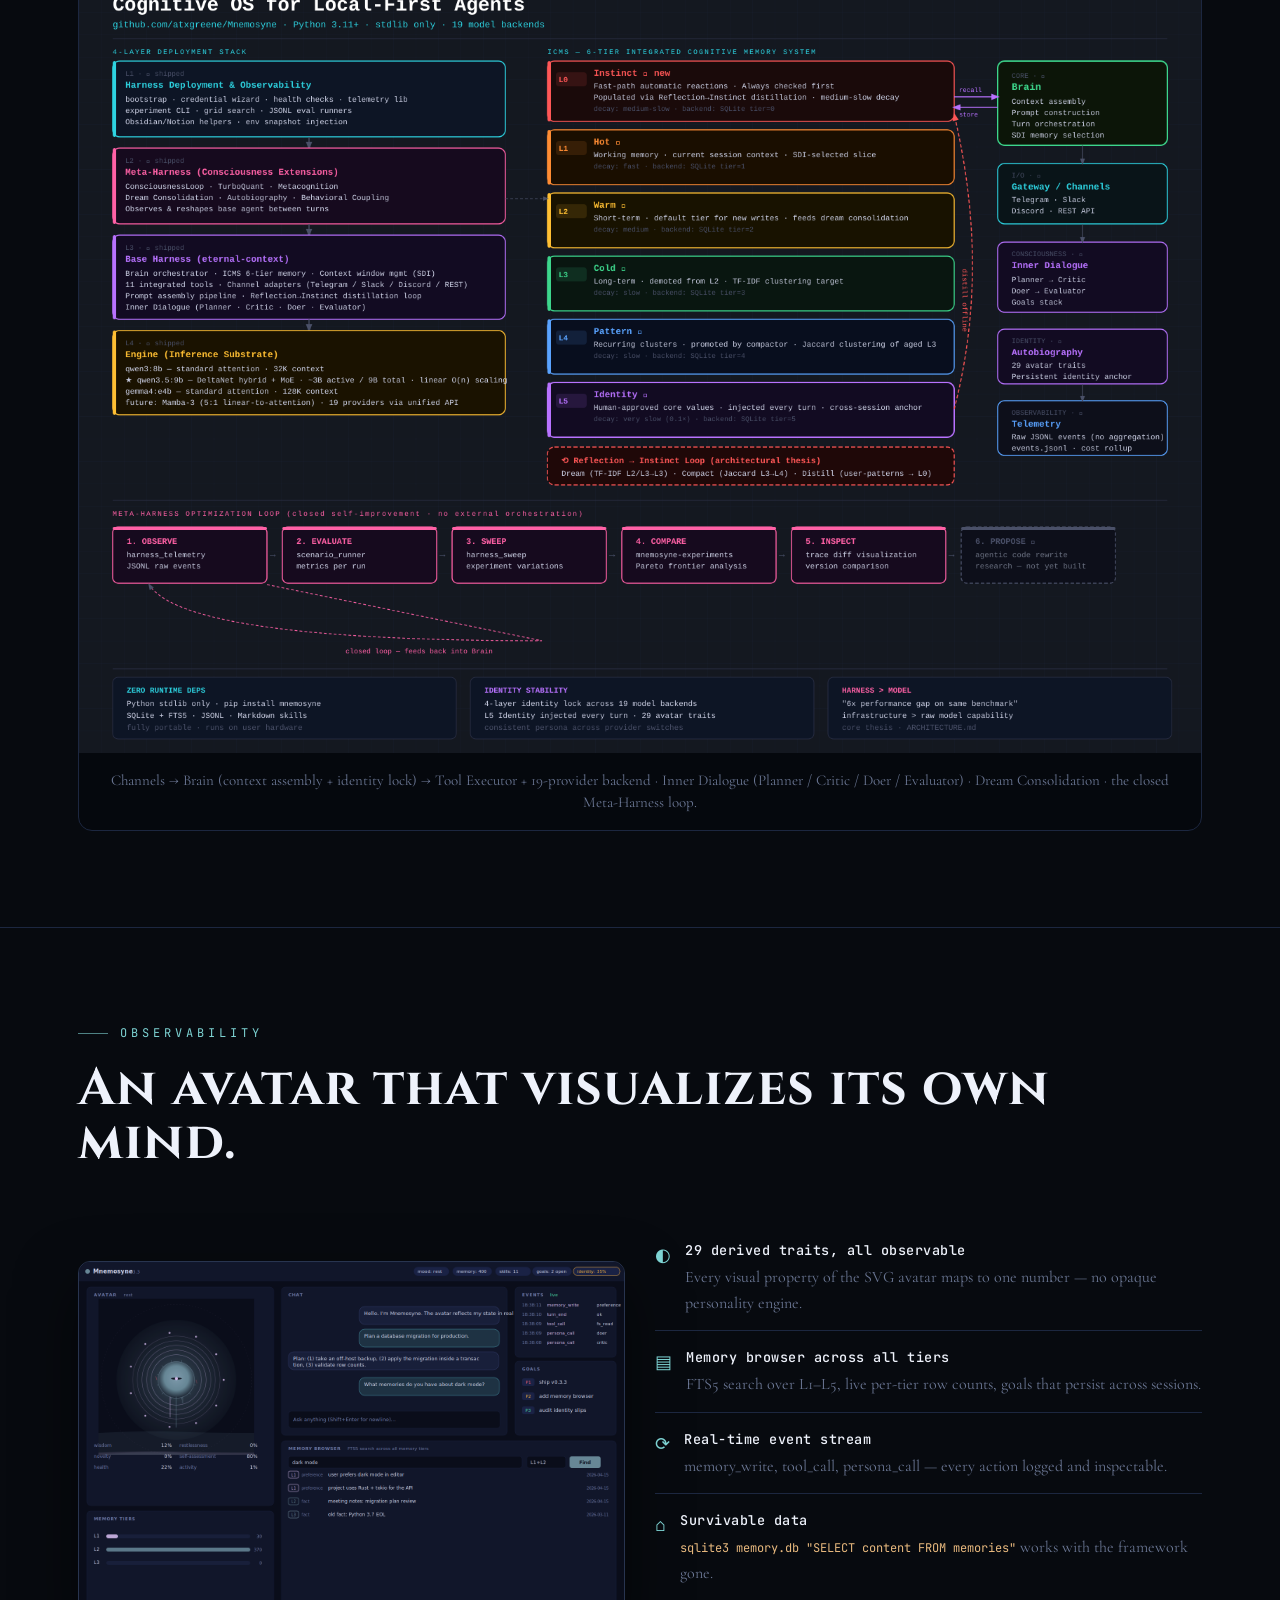
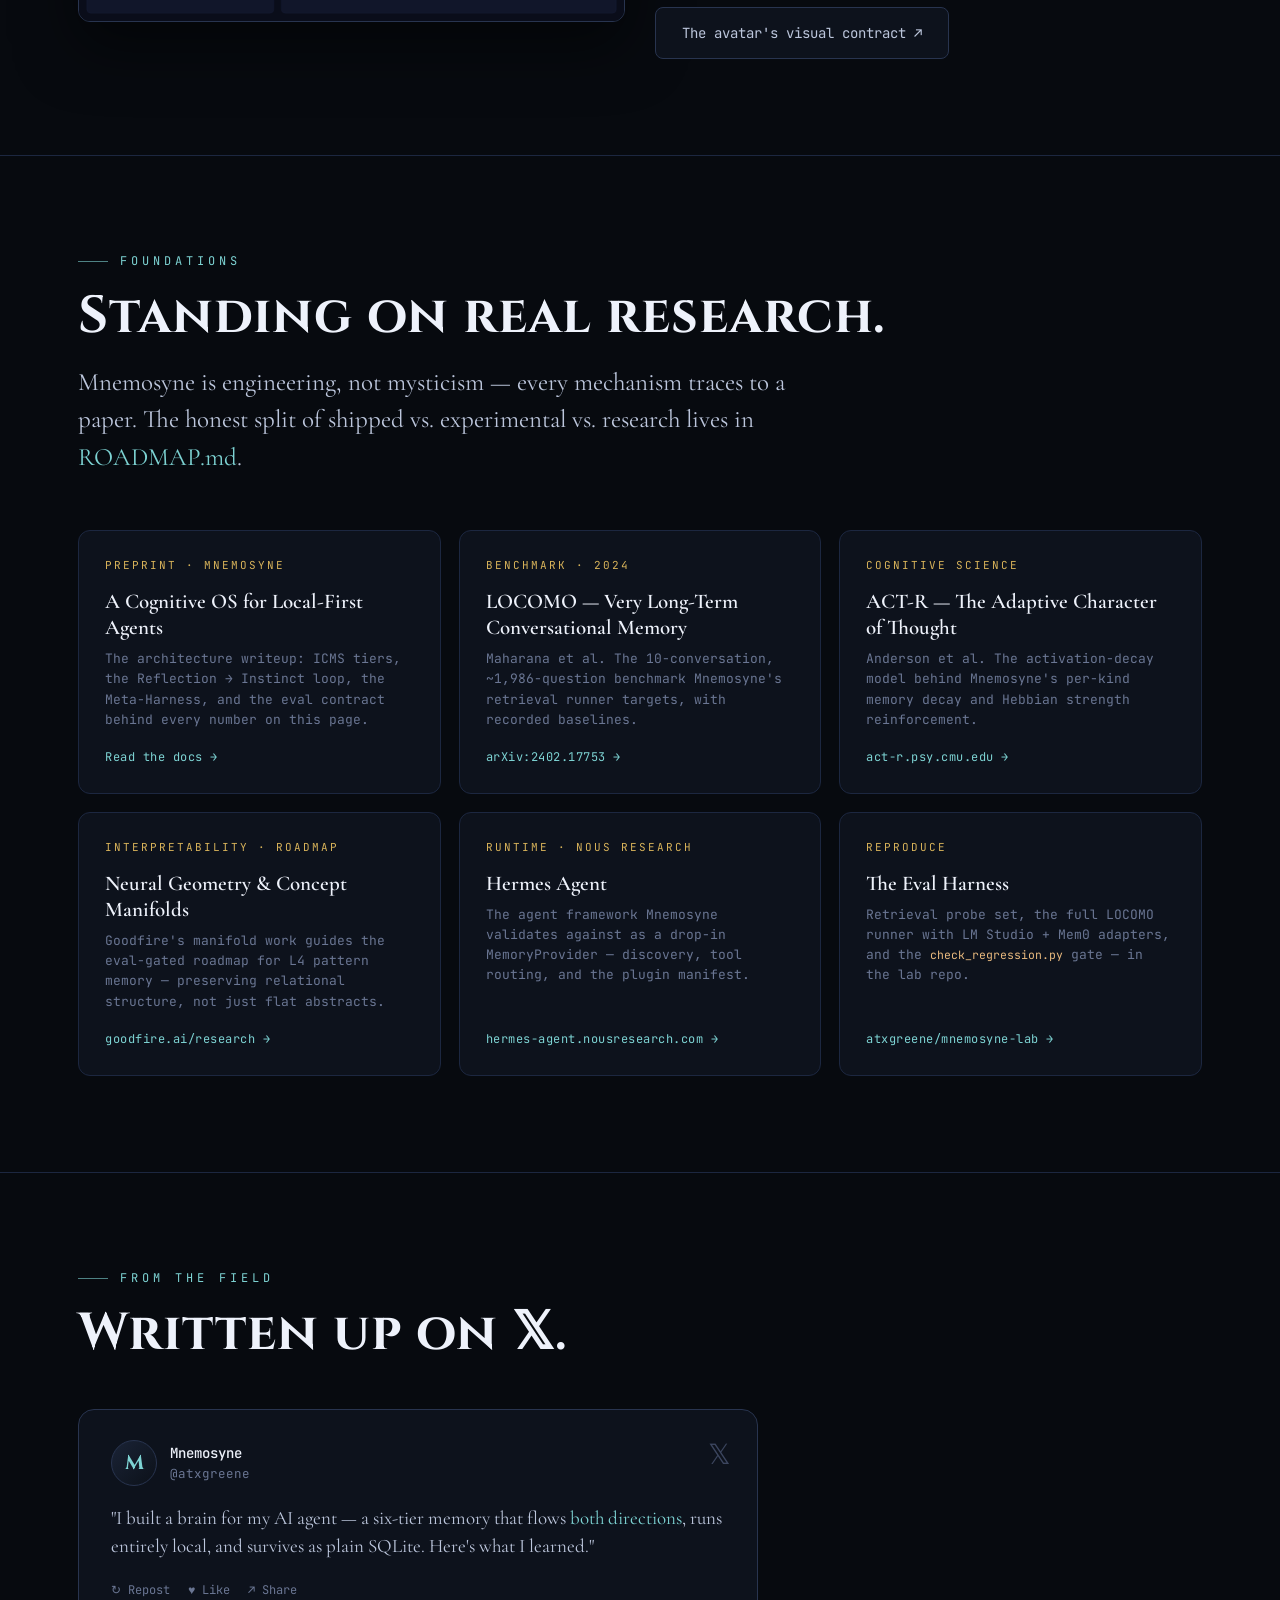
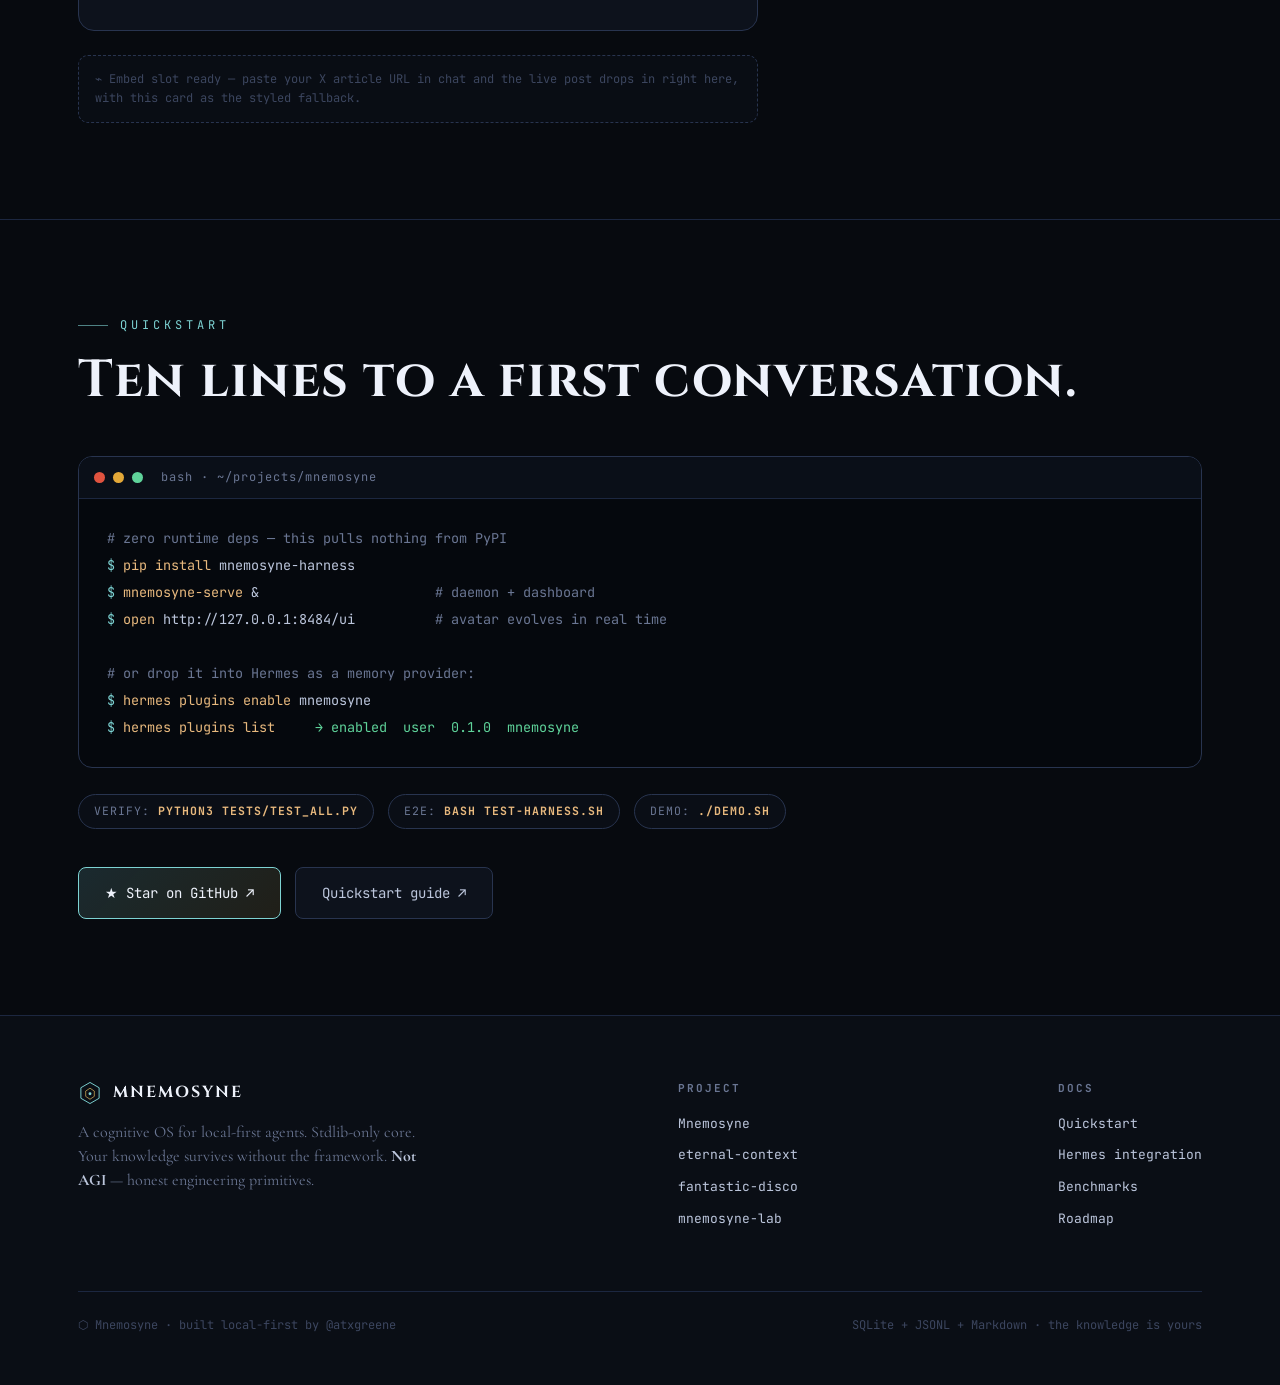
==== commit 4f9942f5: "Merge pull request #8 from atxgreene/claude/locomo-longmemeval-benchmarks-sr937v" ====
--- a/docs/index.html
+++ b/docs/index.html
@@ -8,7 +8,7 @@
 <meta property="og:title" content="Mnemosyne — Cognitive OS for Local-First AI Agents">
 <meta property="og:description" content="Drop-in memory provider for Hermes Agent. Stdlib-only. 6-tier ICMS. Runtime-validated. Eval-gated benchmarks.">
 <meta property="og:type" content="website">
-<meta property="og:image" content="https://atxgreene.github.io/Mnemosyne/docs/assets/Mnemosyne.jpg">
+<meta property="og:image" content="assets/Mnemosyne2.jpg">
 <meta name="theme-color" content="#070a0f">
 <meta name="twitter:card" content="summary_large_image">
 <link rel="preconnect" href="https://fonts.googleapis.com">
@@ -361,9 +361,9 @@
         <div class="sub">Deterministic probe set — recall@5 / MRR / hit@1 by category.</div>
       </div>
       <div class="stat">
-        <span class="num gold" data-count="0.4849" data-dec="4">0.0000</span>
-        <div class="label">LOCOMO retrieval-only</div>
-        <div class="sub">Across <b>1,986</b> questions · snap-research/locomo runner.</div>
+        <span class="num gold" data-count="0.6247" data-dec="4">0.0000</span>
+        <div class="label">LOCOMO retrieval track</div>
+        <div class="sub"><b>1,540</b> scored questions · 2.2–2.5× recency/random baselines · snap-research/locomo.</div>
       </div>
       <div class="stat">
         <span class="num teal" data-count="0.96" data-dec="2">0.00</span>
